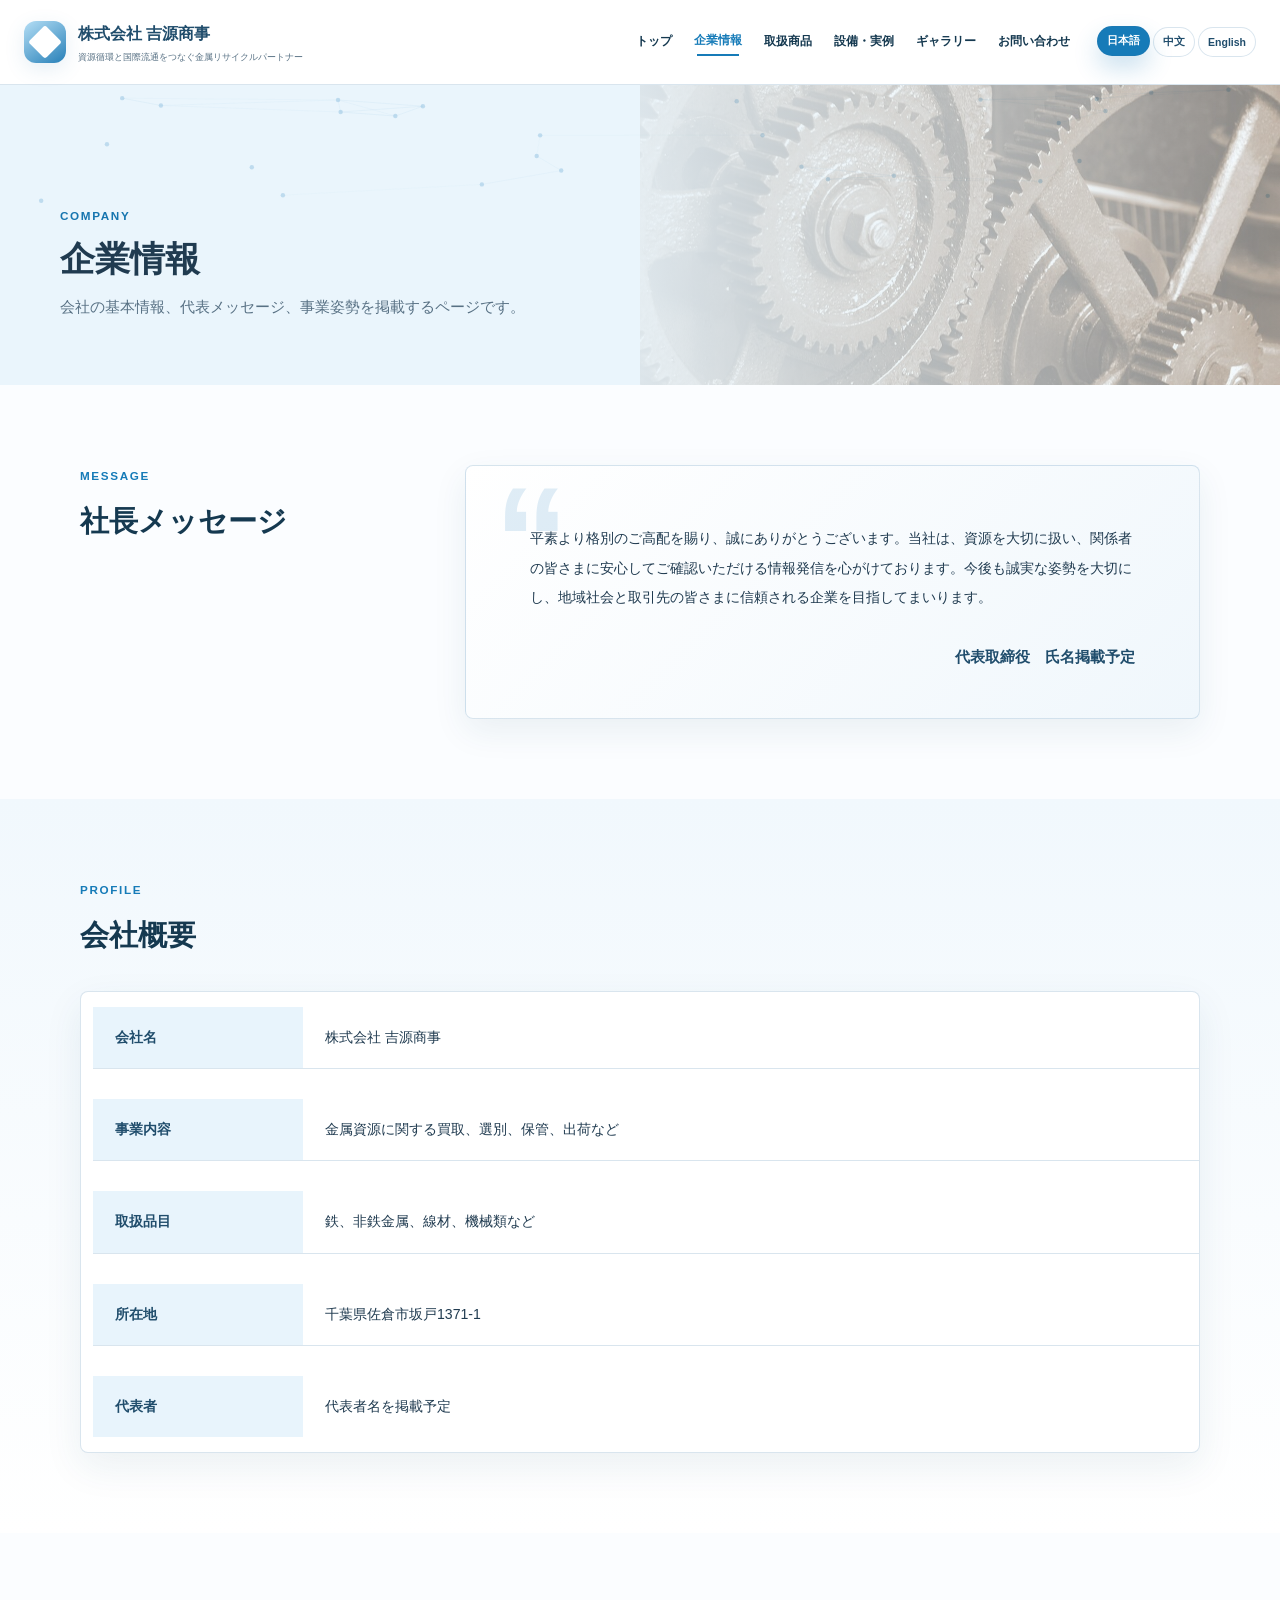
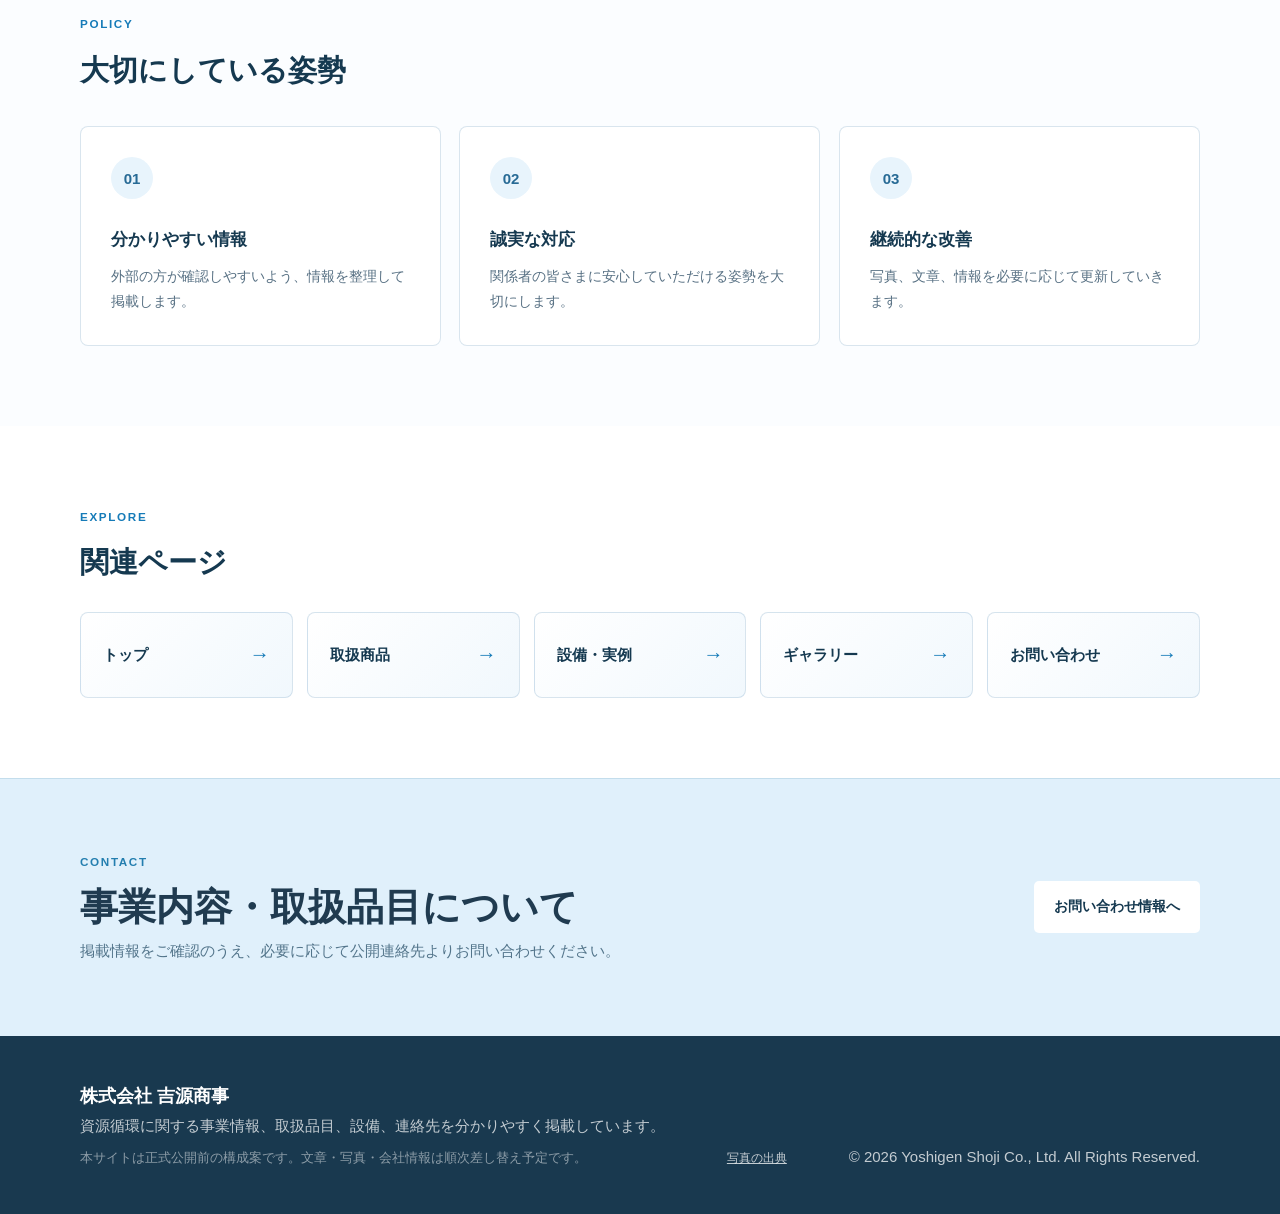
==== company.html @ d1caee8d "yoshigen2 init commit" ====
<!doctype html>
<html lang="ja">
<head>
    <meta charset="utf-8">
    <meta name="viewport" content="width=device-width, initial-scale=1">
    <meta name="description" content="株式会社 吉源商事の公式ホームページ。金属スクラップ買取、選別、保管、輸出に関する企業情報を掲載しています。">
    <title data-title-key="company.metaTitle">企業情報｜株式会社 吉源商事</title>
    <link rel="stylesheet" href="css/style.css?v=10">
</head>
<body data-page="company">
<header class="site-header" data-active-page="company">
    <div class="scroll-progress" aria-hidden="true"></div>
    <div class="header-inner">
        <a class="brand" href="index.html" aria-label="Yoshigen Shoji home">
            <span class="brand-mark"></span>
            <span><strong data-i18n="common.companyName">株式会社 吉源商事</strong><small data-i18n="common.tagline"></small></span>
        </a>
        <button class="menu-toggle" type="button" aria-label="Open navigation" aria-expanded="false"><span></span><span></span><span></span></button>
        <nav class="site-nav" aria-label="Main navigation"><a href="index.html" data-nav="home" data-i18n="common.nav.home">トップ</a>
<a href="company.html" data-nav="company" data-i18n="common.nav.company">企業情報</a>
<a href="products.html" data-nav="products" data-i18n="common.nav.products">取扱商品</a>
<a href="facilities.html" data-nav="facilities" data-i18n="common.nav.facilities">設備・実例</a>
<a href="gallery.html" data-nav="gallery" data-i18n="common.nav.gallery">ギャラリー</a>
<a href="contact.html" data-nav="contact" data-i18n="common.nav.contact">お問い合わせ</a></nav>
        <div class="lang-switch" aria-label="Language switch">
            <button type="button" data-lang="ja">日本語</button>
            <button type="button" data-lang="zh">中文</button>
            <button type="button" data-lang="en">English</button>
        </div>
    </div>
</header>
<main><section class="page-hero">
    <div class="page-hero-bg"></div>
    <canvas class="page-canvas motion-canvas-small" aria-hidden="true"></canvas>
    <div class="container page-hero-inner">
        <p class="section-kicker" data-i18n="company.pageKicker"></p>
        <h1 data-i18n="company.pageTitle"></h1>
        <p data-i18n="company.pageLead"></p>
    </div>
</section>
    <section class="section message-section"><div class="container message-layout">
        <div class="message-heading"><p class="section-kicker">MESSAGE</p><h2 class="section-title" data-i18n="company.messageTitle"></h2></div>
        <article class="message-panel tilt-card">
            <span class="message-quote">“</span>
            <p class="body-text" data-i18n="company.messageText"></p>
            <p class="message-signature" data-i18n="company.messageSignature"></p>
        </article>
    </div></section>
    <section class="section section-soft"><div class="container"><div class="section-heading"><p class="section-kicker">PROFILE</p><h2 class="section-title" data-i18n="company.outlineTitle"></h2></div><div class="info-table" data-render="companyOutline"></div></div></section>
    <section class="section"><div class="container"><div class="section-heading"><p class="section-kicker">POLICY</p><h2 class="section-title" data-i18n="company.philosophyTitle"></h2></div><div class="feature-grid" data-render="companyPhilosophy"></div></div></section>
    <section class="section page-links-section">
    <div class="container">
        <p class="section-kicker">EXPLORE</p>
        <h2 class="section-title compact-title" data-i18n="common.relatedTitle"></h2>
        <div class="page-link-grid"><a class="page-link-card" href="index.html"><span data-i18n="common.nav.home"></span><b>→</b></a>
<a class="page-link-card" href="products.html"><span data-i18n="common.nav.products"></span><b>→</b></a>
<a class="page-link-card" href="facilities.html"><span data-i18n="common.nav.facilities"></span><b>→</b></a>
<a class="page-link-card" href="gallery.html"><span data-i18n="common.nav.gallery"></span><b>→</b></a>
<a class="page-link-card" href="contact.html"><span data-i18n="common.nav.contact"></span><b>→</b></a></div>
    </div>
</section>
</main>
<section class="site-cta">
    <div class="container cta-inner">
        <div><p class="section-kicker">CONTACT</p><h2 data-i18n="common.ctaTitle"></h2><p data-i18n="common.ctaText"></p></div>
        <a class="btn btn-light" href="contact.html" data-i18n="common.ctaButton"></a>
    </div>
</section>
<footer class="site-footer">
    <div class="container footer-grid">
        <div><p class="footer-brand" data-i18n="common.companyName"></p><p data-i18n="common.footerLead"></p><small data-i18n="common.footerNote"></small></div>
        <a class="photo-credits-link" href="photo-credits.html" data-i18n="common.photoCredits">写真の出典</a>
        <p class="copyright" data-i18n="common.copyright"></p>
    </div>
</footer>
<script src="js/i18n.js?v=10"></script>
<script src="js/main.js?v=10"></script>
</body>
</html>
---- css/style.css ----
:root { --green-950: #153950; --green-900: #204d6c; --green-800: #276a95; --green-700: #267bad; --green-600: #167bb8; --green-500: #329bd4; --green-100: #e8f4fc; --lime: #a6dafa; --ink: #203b50; --muted: #587184; --line: rgba(44, 112, 159, .18); --white: #ffffff; --soft: #f1f8fd; --shadow: 0 24px 70px rgba(36, 91, 131, .12); --radius: 8px; }
* { box-sizing: border-box; }
html { font-size: 70%; scroll-behavior: smooth; }
body { margin: 0px; color: var(--ink); font-family: "Noto Sans JP", "Yu Gothic", "Hiragino Kaku Gothic ProN", Arial, sans-serif; background: rgb(251, 254, 252); font-size: 1rem; line-height: 1.8; }
a { color: inherit; text-decoration: none; }
img { max-width: 100%; display: block; }
.container { width: min(1120px, 100% - 64px); margin: 0px auto; }
.site-header { position: sticky; top: 0px; z-index: 50; background: rgba(255, 255, 255, 0.88); backdrop-filter: blur(18px); border-bottom: 1px solid var(--line); }
.scroll-progress { position: absolute; left: 0px; top: 0px; height: 3px; width: 0px; background: linear-gradient(90deg, var(--green-600), var(--lime)); }
.header-inner { width: min(1240px, 100% - 36px); min-height: 72px; margin: 0px auto; display: grid; grid-template-columns: auto 1fr auto; gap: 18px; align-items: center; }
.brand { display: inline-flex; align-items: center; gap: 12px; min-width: 250px; }
.brand strong { display: block; color: var(--green-900); font-size: 1.06rem; letter-spacing: 0px; }
.brand small { display: block; color: var(--muted); font-size: 0.68rem; line-height: 1.38; margin-top: 2px; max-width: 320px; }
.brand-mark { width: 42px; height: 42px; border-radius: 50%; background: conic-gradient(from 30deg, var(--lime), var(--green-500), var(--green-900), var(--lime)); position: relative; box-shadow: rgba(38, 131, 190, 0.25) 0px 12px 30px; }
.brand-mark::after { content: ""; position: absolute; inset: 9px; border-radius: 50%; background: rgb(255, 255, 255); }
.site-nav { justify-self: end; display: flex; align-items: center; gap: 4px; }
.site-nav a { position: relative; padding: 10px 11px; color: var(--green-950); font-weight: 700; font-size: 0.86rem; transition: color 0.25s, transform 0.25s; }
.site-nav a::after { content: ""; position: absolute; left: 12px; right: 12px; bottom: 6px; height: 2px; background: var(--green-600); transform: scaleX(0); transform-origin: left center; transition: transform 0.25s; }
.site-nav a:hover, .site-nav a.active { color: var(--green-600); transform: translateY(-1px); }
.site-nav a:hover::after, .site-nav a.active::after { transform: scaleX(1); }
.lang-switch { display: flex; gap: 6px; }
.lang-switch button { border: 1px solid var(--line); background: rgb(255, 255, 255); color: var(--green-900); border-radius: 999px; padding: 8px 11px; font-weight: 700; cursor: pointer; transition: transform 0.2s, background 0.2s, color 0.2s, box-shadow 0.2s; }
.lang-switch button:hover, .lang-switch button.active { background: var(--green-600); color: rgb(255, 255, 255); transform: translateY(-1px); box-shadow: rgba(38, 131, 190, 0.24) 0px 12px 24px; }
.menu-toggle { display: none; width: 42px; height: 42px; border: 1px solid var(--line); border-radius: 999px; background: rgb(255, 255, 255); cursor: pointer; }
.menu-toggle span { display: block; width: 18px; height: 2px; background: var(--green-900); margin: 4px auto; transition: transform 0.2s, opacity 0.2s; }
.eco-hero { position: relative; overflow: hidden; color: rgb(255, 255, 255); }
.hero-carousel { overflow: hidden; }
.hero-track { display: grid; width: 100%; }
.hero-slide { grid-area: 1 / 1; position: relative; min-width: 0px; min-height: clamp(500px, 72vh, 650px); display: grid; align-items: center; background-size: cover; background-position: center center; background-repeat: no-repeat; opacity: 0; pointer-events: none; transition: opacity 2s ease-in-out; }
.hero-slide.active { opacity: 1; pointer-events: auto; z-index: 1; }
.hero-shade, .motion-canvas { position: absolute; inset: 0px; }
.hero-shade { background: linear-gradient(90deg, rgba(18, 46, 68, 0.96) 0%, rgba(24, 69, 100, 0.82) 46%, rgba(23, 56, 80, 0.3) 100%); }
.motion-canvas { z-index: 2; opacity: 0.5; mix-blend-mode: screen; pointer-events: none; }
.hero-layout { position: relative; z-index: 4; display: grid; grid-template-columns: minmax(0px, 1fr) 300px; gap: 30px; align-items: end; padding: 54px 0px 46px; }
.hero-copy { max-width: 780px; }
.section-kicker { margin: 0px 0px 14px; color: var(--green-600); font-weight: 900; font-size: 0.78rem; letter-spacing: 0.14em; text-transform: uppercase; }
.eco-hero .section-kicker, .page-hero .section-kicker { color: var(--lime); }
h1, h2, h3, p { overflow-wrap: anywhere; }
.hero-copy h1 { margin: 0px; font-size: clamp(1.7rem, 3.1vw, 3.1rem); line-height: 1.1; font-weight: 900; letter-spacing: 0px; max-width: 760px; text-shadow: rgba(0, 0, 0, 0.52) 0px 18px 46px; }
.hero-lead { max-width: 660px; margin: 22px 0px 0px; font-size: clamp(0.9rem, 1.05vw, 1.02rem); color: rgba(255, 255, 255, 0.88); }
.hero-actions { margin-top: 26px; display: flex; flex-wrap: wrap; gap: 14px; }
.hero-quick { margin-top: 22px; display: grid; grid-template-columns: repeat(3, minmax(0px, 1fr)); gap: 12px; max-width: 760px; }
.hero-quick-card { min-height: 88px; border: 1px solid rgba(255, 255, 255, 0.18); border-radius: var(--radius); background: rgba(255, 255, 255, 0.1); backdrop-filter: blur(14px); padding: 15px 16px; transition: transform 0.2s, background 0.2s; }
.hero-quick-card:hover { transform: translateY(-3px); background: rgba(255, 255, 255, 0.18); }
.hero-quick-card strong { display: block; color: rgb(255, 255, 255); font-size: 0.95rem; line-height: 1.35; }
.hero-quick-card span { display: block; margin-top: 4px; color: rgba(255, 255, 255, 0.72); font-size: 0.78rem; line-height: 1.45; }
.btn { display: inline-flex; align-items: center; justify-content: center; min-height: 46px; padding: 12px 19px; border-radius: 999px; font-weight: 900; font-size: 0.94rem; border: 1px solid transparent; transition: transform 0.22s, box-shadow 0.22s, background 0.22s, color 0.22s; }
.btn:hover { transform: translateY(-3px); }
.btn-primary { background: linear-gradient(135deg, var(--green-500), var(--lime)); color: var(--green-950); box-shadow: rgba(33, 191, 122, 0.3) 0px 20px 42px; }
.btn-outline { color: rgb(255, 255, 255); border-color: rgba(255, 255, 255, 0.45); background: rgba(255, 255, 255, 0.1); }
.btn-outline:hover { background: rgba(255, 255, 255, 0.22); }
.btn-light { color: var(--green-950); background: rgb(255, 255, 255); }
.section { padding: 72px 0px; position: relative; }
.section-soft { background: linear-gradient(180deg, var(--soft), #fff); }
.section-heading { margin-bottom: 34px; max-width: 680px; }
.section-title { margin: 0px; font-size: clamp(1.3rem, 2.24vw, 2.1rem); line-height: 1.24; color: var(--green-950); font-weight: 900; }
.body-text { color: var(--muted); font-size: 0.96rem; margin: 0px; }
.split-grid { display: grid; grid-template-columns: 0.78fr 1fr; gap: 56px; align-items: center; }
.orbital-card { min-height: 300px; border-radius: var(--radius); background: radial-gradient(circle at 50% 45%, rgba(142,199,237,.3), transparent 32%), linear-gradient(135deg, var(--green-950), var(--green-800)); box-shadow: var(--shadow); position: relative; overflow: hidden; display: grid; place-items: center; }
.feature-grid { display: grid; grid-template-columns: repeat(3, minmax(0px, 1fr)); gap: 18px; }
.feature-card, .product-card, .gallery-card, .info-panel, .message-panel { border: 1px solid var(--line); border-radius: var(--radius); background: rgba(255, 255, 255, 0.86); box-shadow: rgba(30, 73, 107, 0.08) 0px 12px 34px; transition: transform 0.24s, box-shadow 0.24s, border-color 0.24s; overflow: hidden; }
.feature-card:hover, .product-card:hover, .gallery-card:hover, .info-panel:hover, .message-panel:hover { transform: translateY(-6px); box-shadow: var(--shadow); border-color: rgba(38, 131, 190, 0.35); }
.feature-card { padding: 30px; min-height: 220px; display: flex; flex-direction: column; justify-content: space-between; }
.feature-index { width: 42px; height: 42px; border-radius: 50%; display: grid; place-items: center; background: var(--green-100); color: var(--green-800); font-weight: 900; }
.feature-card h3, .product-card h3, .gallery-card h3 { margin: 18px 0px 10px; color: var(--green-950); font-size: 1.12rem; }
.feature-card p, .product-card p, .gallery-card p, .case-card p { font-size: 0.92rem; }
.feature-card p, .product-card p, .gallery-card p, .case-card p { color: var(--muted); margin: 0px; }
.feature-card .card-link { margin-top: 24px; color: var(--green-700, #0f7558); font-weight: 900; }
.message-layout { display: grid; grid-template-columns: 0.42fr 1fr; gap: 76px; align-items: start; }
.message-heading { max-width: 360px; }
.message-panel { position: relative; padding: 58px 64px 48px; background: linear-gradient(135deg, rgb(255, 255, 255), rgb(247, 252, 249)); }
.message-quote { position: absolute; left: 28px; top: 14px; color: rgba(38, 131, 190, 0.14); font-size: 10rem; line-height: 0.8; font-weight: 900; }
.message-panel .body-text { position: relative; color: var(--ink); line-height: 2.05; max-width: 760px; }
.message-signature { position: relative; margin: 30px 0px 0px; color: var(--green-900); font-weight: 900; text-align: right; }
.flow-line { display: grid; grid-template-columns: repeat(4, minmax(0px, 1fr)); gap: 14px; counter-reset: flow 0; }
.flow-card { position: relative; padding: 30px 24px; min-height: 220px; border-radius: var(--radius); background: var(--green-950); color: rgb(255, 255, 255); overflow: hidden; }
.flow-card::before { content: ""; position: absolute; inset: auto -40px -70px auto; width: 150px; height: 150px; border-radius: 50%; background: rgba(142, 199, 237, 0.18); }
.flow-step { color: var(--lime); font-weight: 900; font-size: 1.5rem; }
.flow-card h3 { margin: 36px 0px 8px; }
.flow-card p { margin: 0px; color: rgba(255, 255, 255, 0.74); }
.page-hero { position: relative; min-height: 300px; overflow: hidden; color: rgb(255, 255, 255); display: grid; align-items: end; background: var(--green-950); }
.page-hero-bg { position: absolute; inset: 0px; background-size: cover; background-position: center center; background-repeat: no-repeat; opacity: 0.32; filter: saturate(1.1); }
.page-canvas { position: absolute; left: 0px; right: 0px; top: 0px; width: 100%; height: 120px; z-index: 1; opacity: 0.42; mix-blend-mode: screen; pointer-events: none; }
.page-hero::after { content: ""; position: absolute; inset: 0px; background: linear-gradient(90deg, rgba(23, 57, 84, 0.92), rgba(23, 57, 84, 0.58)); }
.page-hero-inner { position: relative; z-index: 2; padding: 88px 0px 50px; max-width: 880px; margin-left: max(20px, -580px + 50vw); }
.page-hero h1 { margin: 0px; font-size: clamp(1.5rem, 2.7vw, 2.55rem); line-height: 1.12; font-weight: 900; }
.page-hero p:last-child { max-width: 700px; color: rgba(255, 255, 255, 0.82); font-size: 0.98rem; }
.info-table { display: grid; border: 1px solid var(--line); padding-left: 12px; border-radius: var(--radius); overflow: hidden; background: rgb(255, 255, 255); box-shadow: rgba(30, 73, 107, 0.08) 0px 14px 38px; }
.info-row { display: grid; grid-template-columns: 210px 1fr; border-bottom: 1px solid var(--line); }
.info-row:last-child { border-bottom: 0px; }
.info-row dt, .info-row dd { margin: 0px; padding: 18px 22px; font-size: 0.94rem; }
.info-row dt { color: var(--green-900); font-weight: 900; background: var(--green-100); }
.info-row dd { color: var(--ink); }
.product-grid { display: grid; grid-template-columns: repeat(3, minmax(0px, 1fr)); gap: 20px; }
.product-visual, .gallery-visual { height: 190px; background-size: cover; background-position: center center; position: relative; overflow: hidden; }
.product-visual::after, .gallery-visual::after { content: ""; position: absolute; inset: 0px; background: linear-gradient(transparent, rgba(23, 57, 84, 0.72)); }
.product-card-content, .gallery-card-content { padding: 26px; }
.category-pill { display: inline-flex; align-items: center; border-radius: 999px; padding: 5px 10px; color: var(--green-950); background: var(--green-100); font-weight: 900; font-size: 0.78rem; }
.case-stack { display: grid; gap: 18px; }
.case-card { display: grid; grid-template-columns: 160px 1fr; gap: 22px; align-items: center; min-height: 180px; padding: 30px; border-radius: var(--radius); background-image: linear-gradient(90deg, rgba(18,46,68,.86), rgba(24,69,100,.62)), var(--case-bg); background-size: cover; background-position: center center; border: 1px solid rgba(255, 255, 255, 0.18); box-shadow: rgba(30, 73, 107, 0.14) 0px 18px 46px; color: rgb(255, 255, 255); }
.case-card { cursor: pointer; position: relative; }
.case-card::after { content: "Details"; position: absolute; right: 24px; top: 24px; padding: 6px 10px; border-radius: 999px; background: rgba(255, 255, 255, 0.14); color: rgba(255, 255, 255, 0.82); font-weight: 900; font-size: 0.72rem; letter-spacing: 0.08em; }
.case-card:hover::after { background: rgba(142, 199, 237, 0.26); color: rgb(255, 255, 255); }
.case-stat { height: 112px; border-radius: var(--radius); display: grid; place-items: center; background: rgba(255, 255, 255, 0.16); color: var(--lime); font-weight: 900; font-size: 1.25rem; backdrop-filter: blur(10px); border: 1px solid rgba(255, 255, 255, 0.18); }
.case-card h3 { margin: 0px 0px 8px; font-size: 1.2rem; color: rgb(255, 255, 255); }
.case-card p { color: rgba(255, 255, 255, 0.82); }
.facility-detail-list { display: grid; gap: 26px; }
.facility-detail { scroll-margin-top: 100px; display: grid; grid-template-columns: minmax(260px, 0.9fr) 1.1fr; gap: 30px; align-items: stretch; padding: 24px; border-radius: var(--radius); border: 1px solid var(--line); background: rgba(255, 255, 255, 0.9); box-shadow: rgba(30, 73, 107, 0.08) 0px 16px 42px; }
.facility-detail-visual { min-height: 260px; border-radius: var(--radius); background-size: cover; background-position: center center; position: relative; overflow: hidden; }
.facility-detail-visual::after { content: ""; position: absolute; inset: 0px; background: linear-gradient(rgba(18, 46, 68, 0.08), rgba(18, 46, 68, 0.52)); }
.facility-detail-body { padding: 8px 6px; display: flex; flex-direction: column; justify-content: center; }
.facility-detail-body .section-kicker { margin-bottom: 10px; }
.facility-detail-body h3 { margin: 0px 0px 14px; color: var(--green-950); font-size: 1.35rem; }
.facility-detail-body p { margin: 0px; color: var(--muted); line-height: 1.9; }
.detail-list { display: grid; gap: 9px; margin: 22px 0px 0px; padding: 0px; list-style: none; }
.detail-list li { position: relative; padding-left: 20px; color: var(--ink); }
.detail-list li::before { content: ""; position: absolute; left: 0px; top: 0.75em; width: 7px; height: 7px; border-radius: 50%; background: var(--green-600); }
.page-links-section { background: rgb(255, 255, 255); padding-top: 56px; }
.compact-title { max-width: 420px; }
.page-link-grid { display: grid; grid-template-columns: repeat(5, minmax(0px, 1fr)); gap: 14px; margin-top: 28px; }
.page-link-card { min-height: 86px; display: flex; align-items: center; justify-content: space-between; gap: 14px; padding: 20px 22px; border-radius: var(--radius); border: 1px solid var(--line); background: linear-gradient(135deg, #fff, var(--soft)); color: var(--green-950); font-weight: 900; transition: transform 0.22s, box-shadow 0.22s, border-color 0.22s; }
.page-link-card:hover { transform: translateY(-4px); box-shadow: var(--shadow); border-color: rgba(38, 131, 190, 0.34); }
.page-link-card b { color: var(--green-600); font-size: 1.35rem; }
.gallery-grid { display: grid; grid-template-columns: repeat(2, minmax(0px, 1fr)); gap: 20px; }
.gallery-card { background: rgb(255, 255, 255); }
.contact-grid { display: grid; grid-template-columns: 1fr 1fr; gap: 22px; align-items: start; }
.info-panel { padding: 28px; }
.important-panel { background: linear-gradient(135deg, rgb(255, 255, 255), rgb(240, 251, 244)); }
.compact { margin-top: 20px; box-shadow: none; }
.compact .info-row { grid-template-columns: 150px 1fr; }
.contact-map-section { padding-top: 0px; }
.map-panel { padding: 28px; border: 1px solid var(--line); background: linear-gradient(135deg, rgb(255, 255, 255), rgb(246, 252, 248)); box-shadow: rgba(30, 73, 107, 0.09) 0px 18px 48px; }
.map-panel-head { display: grid; grid-template-columns: minmax(0px, 1fr) auto; gap: 28px; align-items: end; }
.map-panel-head .body-text { max-width: 620px; margin-bottom: 0px; }
.map-address { margin: 0px 0px 8px; padding: 10px 14px; border-radius: 999px; background: var(--green-100); color: var(--green-900); font-weight: 900; white-space: nowrap; }
.map-frame { margin-top: 24px; aspect-ratio: 16 / 7; min-height: 280px; border-radius: var(--radius); overflow: hidden; border: 1px solid rgba(36, 98, 140, 0.16); background: rgb(227, 240, 249); }
.map-frame iframe { width: 100%; height: 100%; border: 0px; display: block; filter: saturate(0.96) contrast(1.02); }
.site-cta { padding: 72px 0px; background: linear-gradient(135deg, var(--green-900), var(--green-600)); color: rgb(255, 255, 255); overflow: hidden; }
.cta-inner { display: flex; align-items: center; justify-content: space-between; gap: 28px; }
.cta-inner h2 { margin: 0px 0px 8px; font-size: clamp(1.8rem, 4vw, 3rem); line-height: 1.15; }
.cta-inner p { margin: 0px; color: rgba(255, 255, 255, 0.82); max-width: 680px; }
.site-footer { padding: 44px 0px; background: rgb(3, 29, 23); color: rgba(255, 255, 255, 0.74); }
.footer-grid { display: flex; justify-content: space-between; gap: 30px; align-items: end; }
.footer-brand { margin: 0px 0px 8px; color: rgb(255, 255, 255); font-weight: 900; font-size: 1.2rem; }
.site-footer p { margin: 0px; }
.site-footer small { display: block; margin-top: 8px; color: rgba(255, 255, 255, 0.5); }
.tilt-card { transform-style: preserve-3d; will-change: transform; }
@media (max-width: 1120px) {
    .header-inner { grid-template-columns: auto auto; min-height: 68px; }
    .menu-toggle { display: block; justify-self: end; }
    .site-nav, .lang-switch { grid-column: 1 / -1; display: none; justify-self: stretch; }
    .site-nav.is-open, .lang-switch.is-open { display: flex; }
    .site-nav { flex-direction: column; align-items: stretch; gap: 0px; padding-top: 4px; }
    .site-nav a { padding: 12px 0px; border-top: 1px solid var(--line); }
    .site-nav a::after { left: 0px; right: auto; width: 42px; }
    .lang-switch { justify-content: flex-start; padding-bottom: 14px; }
    .eco-hero { min-height: auto; background: radial-gradient(circle at 78% 88%, rgba(142,199,237,.14), transparent 34%), var(--green-950); }
    .hero-slide { background-size: auto 80%; background-position: right bottom; }
    .hero-shade { background: linear-gradient(90deg, rgba(18, 46, 68, 0.97) 0%, rgba(24, 69, 100, 0.82) 56%, rgba(23, 56, 80, 0.42) 100%); }
    .hero-layout { grid-template-columns: 1fr; align-items: center; padding: 62px 0px 56px; gap: 24px; }
    .hero-copy h1 { font-size: clamp(1.45rem, 3.6vw, 2.4rem); max-width: 680px; }
    .hero-lead { max-width: 620px; font-size: 0.92rem; }
    .split-grid, .contact-grid, .message-layout { grid-template-columns: 1fr; }
    .message-layout { gap: 30px; }
    .feature-grid, .product-grid { grid-template-columns: repeat(2, minmax(0px, 1fr)); }
    .flow-line { grid-template-columns: repeat(2, minmax(0px, 1fr)); }
    .page-link-grid { grid-template-columns: repeat(3, minmax(0px, 1fr)); }
    .page-hero { min-height: 260px; background: var(--green-950); }
    .page-hero-bg { background-size: auto 80%; background-position: right bottom; opacity: 0.24; }
    .page-hero-inner { padding: 78px 0px 46px; }
}
@media (max-width: 820px) {
    .container { width: min(100% - 48px, 1120px); }
    .brand { min-width: 0px; }
    .brand strong { font-size: 0.98rem; }
    .brand small { max-width: 260px; }
    .hero-slide { background-size: auto 68%; background-position: 86% bottom; }
    .hero-shade { background: linear-gradient(rgba(18, 46, 68, 0.92) 0%, rgba(24, 69, 100, 0.84) 54%, rgba(23, 56, 80, 0.58) 100%); }
    .hero-copy h1 { font-size: clamp(1.35rem, 3.8vw, 2rem); line-height: 1.2; }
    .hero-lead { margin-top: 20px; font-size: 0.9rem; max-width: 600px; }
    .hero-actions { margin-top: 24px; gap: 14px; }
    .hero-quick { grid-template-columns: 1fr; }
    .hero-quick-card { min-height: 0px; padding: 18px 20px; }
    .section { padding: 56px 0px; }
    .section-heading { margin-bottom: 24px; }
    .gallery-grid { grid-template-columns: 1fr; }
    .page-link-grid { grid-template-columns: repeat(2, minmax(0px, 1fr)); }
    .message-panel { padding: 44px 42px 38px; }
    .facility-detail { grid-template-columns: 1fr; }
    .product-visual, .gallery-visual { height: 160px; }
    .map-panel-head { grid-template-columns: 1fr; align-items: start; gap: 14px; }
    .map-address { justify-self: start; white-space: normal; }
    .map-frame { aspect-ratio: 4 / 3; min-height: 240px; }
}
@media (max-width: 560px) {
    .container { width: min(100% - 48px, 1120px); }
    .header-inner { width: min(100% - 24px, 1240px); min-height: 64px; gap: 10px; }
    .brand-mark { width: 36px; height: 36px; }
    .brand-mark::after { inset: 8px; }
    .brand small { display: none; }
    .eco-hero { min-height: auto; }
    .hero-slide { min-height: 0px; background-size: auto 54%; background-position: 78% bottom; }
    .hero-shade { background: linear-gradient(rgba(18, 46, 68, 0.96) 0%, rgba(24, 69, 100, 0.88) 55%, rgba(23, 56, 80, 0.66) 100%); }
    .hero-layout { padding: 46px 0px 50px; }
    .hero-copy h1 { font-size: clamp(1.22rem, 5.8vw, 1.65rem); line-height: 1.25; }
    .hero-lead { font-size: 0.84rem; line-height: 1.9; margin-top: 20px; }
    .hero-actions { display: grid; grid-template-columns: 1fr; margin-top: 24px; gap: 12px; }
    .btn { min-height: 43px; padding: 11px 16px; font-size: 0.88rem; }
    .hero-quick { margin-top: 22px; gap: 10px; }
    .hero-quick-card { padding: 16px 17px; }
    .hero-quick-card span { display: -webkit-box; -webkit-line-clamp: 2; -webkit-box-orient: vertical; overflow: hidden; }
    .feature-grid, .product-grid, .flow-line { grid-template-columns: 1fr; }
    .page-link-grid { grid-template-columns: 1fr; }
    .case-card { grid-template-columns: 1fr; padding: 20px; }
    .case-card::after { right: 16px; top: 16px; }
    .facility-detail { padding: 18px; gap: 18px; }
    .facility-detail-visual { min-height: 190px; }
    .case-stat { height: 86px; }
    .info-row, .compact .info-row { grid-template-columns: 1fr; }
    .info-row dt, .info-row dd { padding: 14px 17px; }
    .page-hero { min-height: 230px; }
    .page-hero-bg { background-size: auto 62%; background-position: right bottom; opacity: 0.2; }
    .page-hero-inner { padding: 70px 0px 42px; }
    .page-hero h1 { font-size: clamp(1.24rem, 6vw, 1.72rem); }
    .site-cta { padding: 48px 0px; }
    .message-panel { padding: 38px 28px 32px; }
    .message-quote { left: 18px; top: 10px; font-size: 7rem; }
    .map-panel { padding: 20px; }
    .map-frame { min-height: 220px; margin-top: 18px; }
    .cta-inner, .footer-grid { display: grid; }
}
@media (prefers-reduced-motion: reduce) {
    *, ::before, ::after { animation-duration: 0.01ms !important; animation-iteration-count: 1 !important; scroll-behavior: auto !important; transition-duration: 0.01ms !important; }
}
html { font-size: 93.75%; }
body { background: rgb(251, 253, 255); }
.content-load-error { margin-block: 24px; padding: 20px; border: 1px solid rgb(146, 189, 217); background: rgb(237, 247, 254); }
.header-inner { width: min(1400px, 100% - 48px); min-height: 84px; }
.brand { min-width: 210px; }
.brand-mark { border-radius: 12px; background: linear-gradient(145deg, rgb(180, 222, 245), rgb(39, 128, 184)); box-shadow: rgba(53, 127, 173, 0.125) 0px 6px 20px; }
.brand-mark::after { border-radius: 3px; transform: rotate(45deg); }
.brand small { font-size: 0.62rem; }
.site-nav a { font-size: 0.8rem; padding-inline: 9px; }
.lang-switch { gap: 3px; }
.lang-switch button { font-size: 0.7rem; padding: 7px 9px; }
.eco-hero { background: rgb(231, 243, 251); color: var(--ink); }
.hero-slide { min-height: 610px; background-size: auto 100%; background-position: right center; }
.hero-shade { background: linear-gradient(90deg, rgb(237, 247, 254) 0%, rgba(237, 247, 254, 0.98) 34%, rgba(237, 247, 254, 0.667) 53%, rgba(237, 247, 254, 0) 72%); }
.hero-layout { grid-template-columns: minmax(0px, 1.3fr) minmax(220px, 0.7fr); align-items: center; padding: 80px 0px; gap: 70px; }
.hero-copy h1 { font-size: clamp(2.4rem, 3.7vw, 3.5rem); line-height: 1.4; letter-spacing: 0.02em; text-shadow: none; max-width: 650px; text-wrap: balance; }
.hero-lead { color: var(--muted); max-width: 520px; font-size: 1rem; line-height: 2; }
.eco-hero .section-kicker, .page-hero .section-kicker { color: rgb(22, 117, 175); }
.btn { border-radius: 5px; }
.btn-primary { color: rgb(255, 255, 255); background: rgb(25, 127, 185); box-shadow: rgba(37, 129, 182, 0.15) 0px 10px 25px; }
.btn-outline { background: rgba(255, 255, 255, 0.5); color: var(--green-900); border-color: rgb(146, 189, 217); }
.btn-outline:hover { background: rgb(255, 255, 255); }
.hero-quick { gap: 0px; margin-top: 36px; border-top: 1px solid rgb(170, 205, 227); }
.hero-quick-card { border: 0px; border-radius: 0px; background: none; padding: 16px 10px 0px 0px; min-height: 0px; backdrop-filter: none; }
.hero-quick-card strong { color: var(--green-900); font-size: 0.82rem; }
.hero-quick-card span { color: var(--muted); font-size: 0.73rem; }
.engineering-label { place-self: end; padding: 18px 24px; border-left: 2px solid rgb(85, 156, 202); background: rgba(245, 251, 255, 0.79); }
.engineering-label span { display: block; font-family: Consolas, monospace; font-size: 0.65rem; letter-spacing: 0.13em; color: rgb(86, 135, 165); }
.engineering-label strong { display: block; font-size: 1.3rem; font-weight: 500; padding: 6px 0px; }
.motion-canvas { mix-blend-mode: multiply; opacity: 0.22; }
.section { padding: 80px 0px; }
.section-title { line-height: 1.5; font-weight: 700; }
.catalog-heading { display: flex; align-items: end; justify-content: space-between; gap: 24px; margin-bottom: 34px; }
.text-link { color: rgb(25, 123, 179); border-bottom: 1px solid rgb(142, 196, 228); padding-bottom: 6px; white-space: nowrap; }
.product-grid { gap: 26px; }
.product-card { box-shadow: none; border-color: rgb(215, 230, 241); border-radius: 6px; }
.product-card:hover { transform: translateY(-4px); border-color: rgb(128, 185, 223); }
.product-visual { height: auto; aspect-ratio: 420 / 285; background: rgb(237, 246, 252); border-bottom: 1px solid rgb(215, 230, 241); }
.product-visual img { width: 100%; height: 100%; object-fit: cover; }
.photo-note { margin: 24px 0px 0px; font-size: 0.8rem; color: var(--muted); }
.photo-credits-link { font-size: 0.8rem; text-decoration: underline; white-space: nowrap; }
.photo-credit-list { display: grid; gap: 24px; margin-top: 36px; }
.photo-credit-card { display: grid; grid-template-columns: 240px minmax(0px, 1fr); gap: 24px; padding: 24px; border: 1px solid var(--line); background: rgb(255, 255, 255); }
.photo-credit-card img { width: 240px; height: 160px; object-fit: cover; }
.photo-credit-card h2 { margin: 0px 0px 8px; font-size: 1.2rem; }
.photo-credit-card p { margin: 6px 0px; font-size: 0.85rem; }
.photo-credit-card a { color: var(--green-600); text-decoration: underline; }
.product-visual::after { display: none; }
.product-number { position: absolute; right: 16px; top: 12px; color: rgb(32, 77, 108); background: rgba(255, 255, 255, 0.92); padding: 2px 8px; border-radius: 3px; font-family: Consolas, monospace; font-size: 0.8rem; }
.product-card-content { padding: 24px; }
.product-card h3 { margin: 12px 0px 10px; font-size: 1.25rem; }
.product-card p { font-size: 0.87rem; }
.product-card-content > p { min-height: 4.8em; }
.category-pill { background: none; padding: 0px; text-transform: uppercase; letter-spacing: 0.13em; color: rgb(36, 126, 175); font-size: 0.65rem; }
.product-examples { margin-top: 20px; padding-top: 16px; border-top: 1px solid rgb(224, 235, 243); min-height: 80px; }
.product-examples small { color: rgb(82, 120, 148); font-size: 0.7rem; }
.product-examples p { margin-top: 5px; font-size: 0.79rem; }
.product-enquiry { display: flex; justify-content: space-between; padding-top: 18px; color: rgb(33, 111, 158); font-size: 0.8rem; font-weight: 700; }
.product-enquiry:hover { text-decoration: underline; }
.product-filters { display: flex; flex-wrap: wrap; gap: 10px; margin-bottom: 34px; }
.product-filters button { font-style: inherit; font-variant: inherit; font-weight: inherit; font-stretch: inherit; line-height: inherit; font-family: inherit; font-optical-sizing: inherit; font-size-adjust: inherit; font-kerning: inherit; font-feature-settings: inherit; font-variation-settings: inherit; font-language-override: inherit; font-size: 0.88rem; padding: 10px 23px; border-radius: 4px; border: 1px solid rgb(186, 214, 233); color: rgb(53, 102, 129); background: rgb(255, 255, 255); cursor: pointer; }
.product-filters button[aria-pressed="true"] { background: rgb(36, 127, 179); border-color: rgb(36, 127, 179); color: rgb(255, 255, 255); }
[hidden] { display: none !important; }
a:focus-visible, button:focus-visible { outline: rgb(37, 136, 196) solid 3px; outline-offset: 4px; }
.split-section { background: rgb(237, 246, 252); }
.orbital-card { background: rgb(231, 243, 251); box-shadow: none; border: 1px solid rgb(194, 220, 237); }
.orbital-card img { width: 100%; height: 340px; object-fit: cover; }
.split-grid .body-text { margin-top: 22px; line-height: 2.1; }
.feature-card { box-shadow: none; }
.flow-card { background: rgb(234, 244, 252); border: 1px solid rgb(198, 222, 239); color: var(--ink); }
.flow-step { color: rgb(40, 134, 188); }
.flow-card p { color: var(--muted); }
.flow-card::before { background: rgba(201, 229, 247, 0.5); }
.page-hero { background: rgb(234, 245, 252); color: var(--ink); }
.page-hero-bg { opacity: 0.65; background-size: auto 160%; background-position: right center; }
.page-hero::after { background: linear-gradient(90deg, rgb(234, 245, 252), rgba(234, 245, 252, 0.95) 45%, rgba(234, 245, 252, 0.2)); }
.page-hero p:last-child { color: var(--muted); }
.page-canvas { mix-blend-mode: multiply; }
.message-panel, .important-panel, .map-panel { background: linear-gradient(135deg, rgb(255, 255, 255), rgb(240, 247, 252)); }
.site-cta { background: rgb(224, 240, 251); color: var(--ink); border-top: 1px solid rgb(195, 221, 236); }
.cta-inner h2 { font-size: clamp(1.6rem, 3vw, 2.5rem); }
.cta-inner p { color: rgb(82, 116, 138); }
.cta-inner .section-kicker { color: rgb(35, 126, 175); margin-bottom: 14px; }
.site-footer { background: rgb(25, 57, 79); }
@media (max-width: 1120px) {
    .header-inner { min-height: 74px; }
    .hero-layout { grid-template-columns: 1fr; gap: 32px; }
    .hero-copy { max-width: 660px; }
    .engineering-label { display: none; }
    .hero-shade { background: linear-gradient(90deg, rgba(237, 247, 254, 0.98), rgba(237, 247, 254, 0.92) 45%, rgba(237, 247, 254, 0.467)); }
    .hero-slide { background-size: auto 100%; }
    .page-hero { background: rgb(234, 245, 252); }
}
@media (max-width: 560px) {
    .photo-credit-card { grid-template-columns: 1fr; padding: 18px; }
    .photo-credit-card img { width: 100%; height: 200px; }
    html { font-size: 87.5%; }
    .header-inner { width: calc(100% - 32px); }
    .container { width: calc(100% - 40px); }
    .hero-layout { padding: 52px 0px; }
    .hero-copy h1 { font-size: 2.3rem; line-height: 1.4; }
    .hero-lead { font-size: 0.95rem; }
    .hero-quick { grid-template-columns: 1fr; gap: 12px; margin-top: 28px; }
    .hero-quick-card { padding-top: 12px; }
    .hero-quick-card span { font-size: 0.8rem; }
    .hero-slide { background-position: 62% center; }
    .hero-shade { background: rgba(237, 247, 254, 0.9); }
    .section { padding: 52px 0px; }
    .catalog-heading { align-items: start; flex-direction: column; gap: 14px; }
    .product-card-content > p { min-height: 0px; }
    .product-filters button { padding: 9px 14px; }
    .page-hero-inner { margin-left: 20px; }
    .page-hero h1 { font-size: 1.8rem; }
}
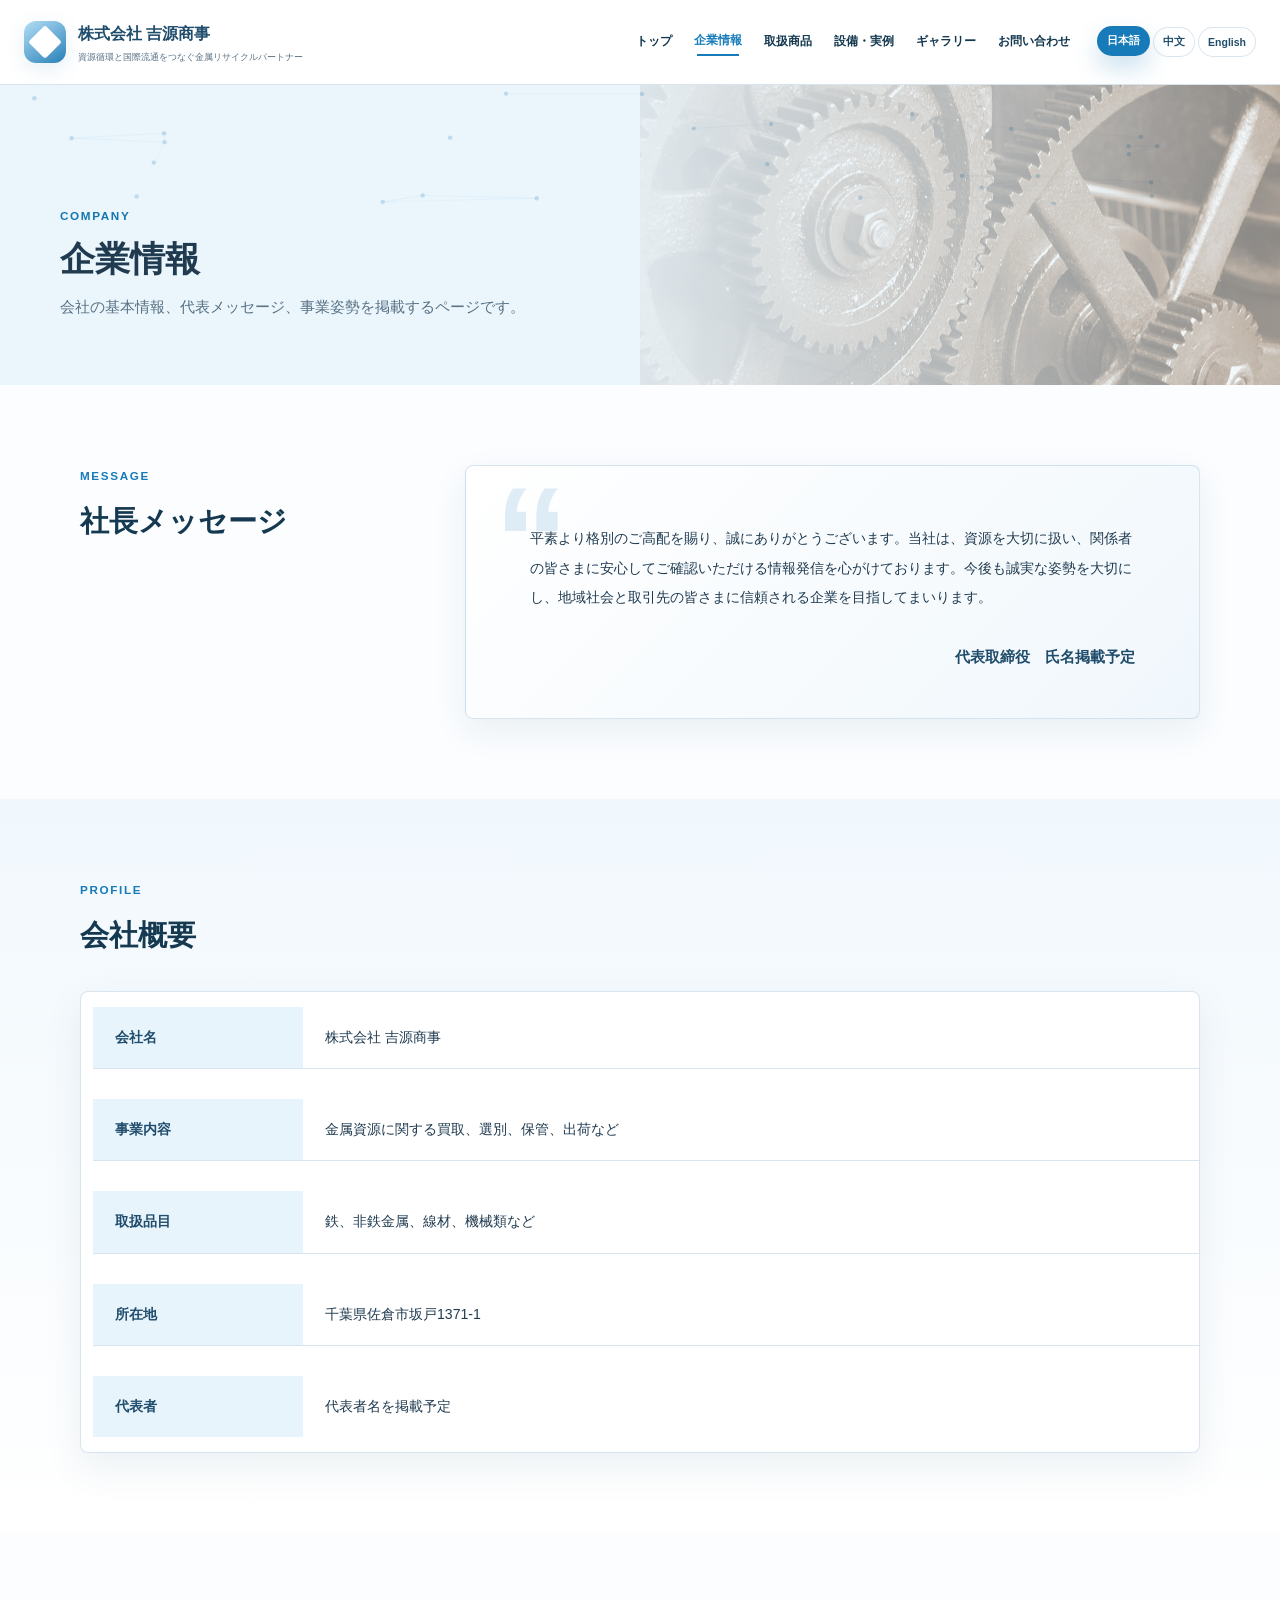
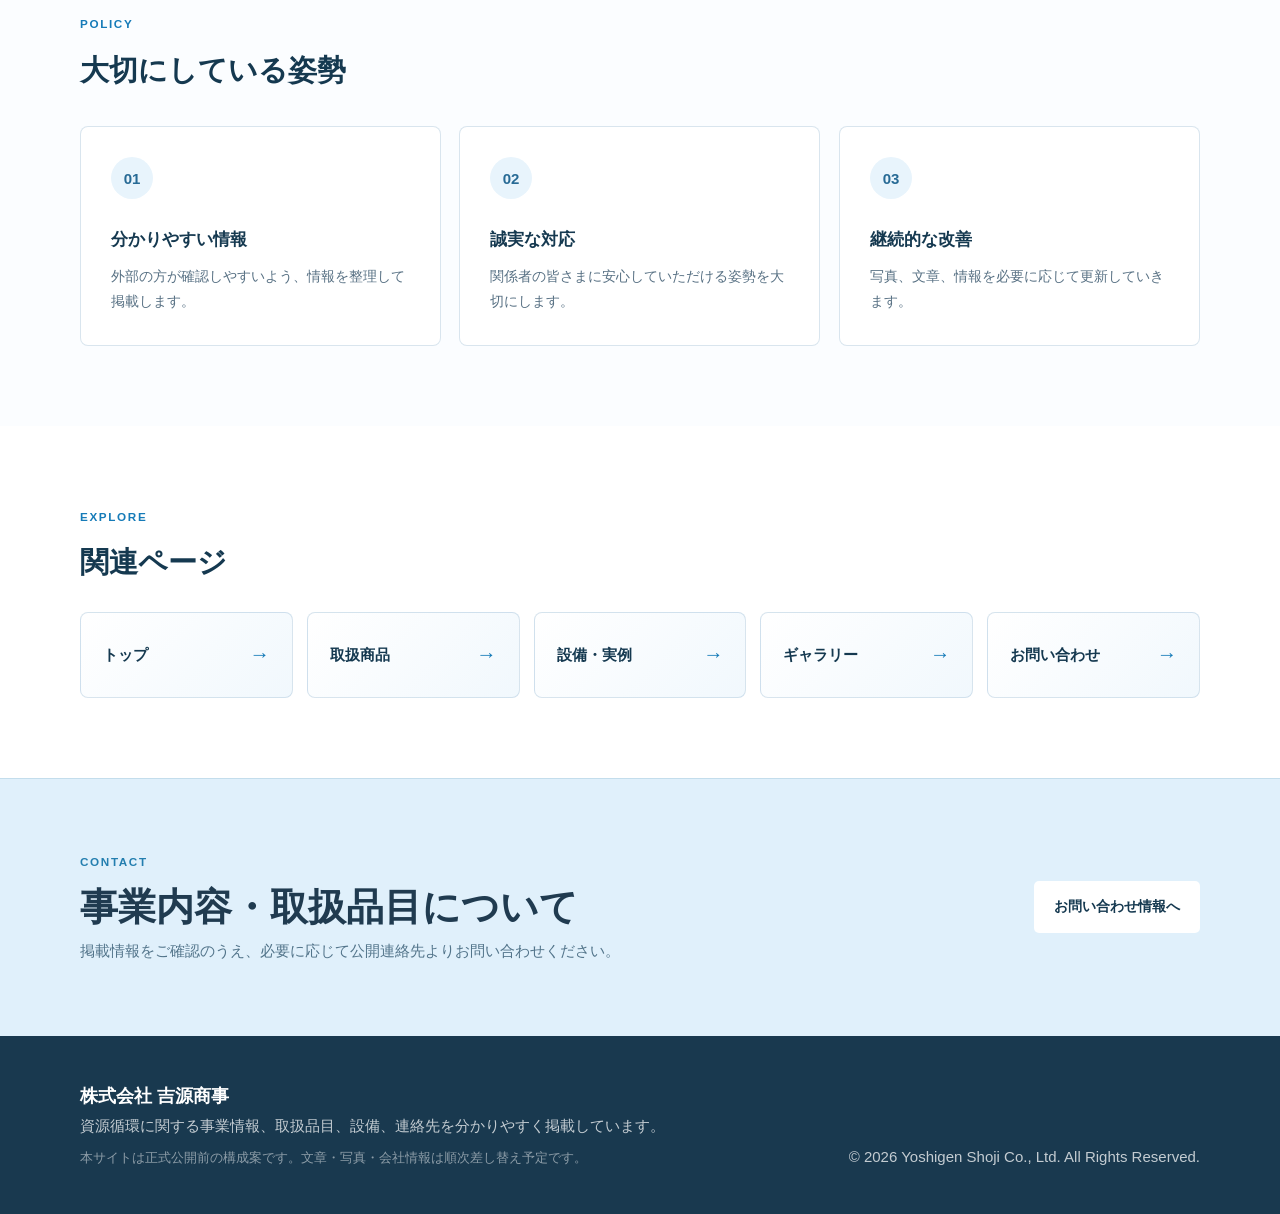
==== commit 8e85a8c3: "調整」１" ====
--- a/company.html
+++ b/company.html
@@ -5,7 +5,7 @@
     <meta name="viewport" content="width=device-width, initial-scale=1">
     <meta name="description" content="株式会社 吉源商事の公式ホームページ。金属スクラップ買取、選別、保管、輸出に関する企業情報を掲載しています。">
     <title data-title-key="company.metaTitle">企業情報｜株式会社 吉源商事</title>
-    <link rel="stylesheet" href="css/style.css?v=10">
+    <link rel="stylesheet" href="css/style.css?v=11">
 </head>
 <body data-page="company">
 <header class="site-header" data-active-page="company">
@@ -68,8 +68,8 @@
 </section>
 <footer class="site-footer">
     <div class="container footer-grid">
-        <div><p class="footer-brand" data-i18n="common.companyName"></p><p data-i18n="common.footerLead"></p><small data-i18n="common.footerNote"></small></div>
-        <a class="photo-credits-link" href="photo-credits.html" data-i18n="common.photoCredits">写真の出典</a>
+        <div><p class="footer-brand" data-i18n="common.companyName"></p>
+            <p data-i18n="common.footerLead"></p><small data-i18n="common.footerNote"></small></div>
         <p class="copyright" data-i18n="common.copyright"></p>
     </div>
 </footer>
--- a/css/style.css
+++ b/css/style.css
@@ -274,11 +274,6 @@
 .photo-note { margin: 24px 0px 0px; font-size: 0.8rem; color: var(--muted); }
 .photo-credits-link { font-size: 0.8rem; text-decoration: underline; white-space: nowrap; }
 .photo-credit-list { display: grid; gap: 24px; margin-top: 36px; }
-.photo-credit-card { display: grid; grid-template-columns: 240px minmax(0px, 1fr); gap: 24px; padding: 24px; border: 1px solid var(--line); background: rgb(255, 255, 255); }
-.photo-credit-card img { width: 240px; height: 160px; object-fit: cover; }
-.photo-credit-card h2 { margin: 0px 0px 8px; font-size: 1.2rem; }
-.photo-credit-card p { margin: 6px 0px; font-size: 0.85rem; }
-.photo-credit-card a { color: var(--green-600); text-decoration: underline; }
 .product-visual::after { display: none; }
 .product-number { position: absolute; right: 16px; top: 12px; color: rgb(32, 77, 108); background: rgba(255, 255, 255, 0.92); padding: 2px 8px; border-radius: 3px; font-family: Consolas, monospace; font-size: 0.8rem; }
 .product-card-content { padding: 24px; }
@@ -326,8 +321,6 @@
     .page-hero { background: rgb(234, 245, 252); }
 }
 @media (max-width: 560px) {
-    .photo-credit-card { grid-template-columns: 1fr; padding: 18px; }
-    .photo-credit-card img { width: 100%; height: 200px; }
     html { font-size: 87.5%; }
     .header-inner { width: calc(100% - 32px); }
     .container { width: calc(100% - 40px); }
@@ -346,3 +339,7 @@
     .page-hero-inner { margin-left: 20px; }
     .page-hero h1 { font-size: 1.8rem; }
 }
+
+#photo-credits { scroll-margin-top: 100px; font-size: .85rem; }
+#photo-credits summary { cursor: pointer; color: var(--green-600); }
+.photo-credit-list a { text-decoration: underline; }
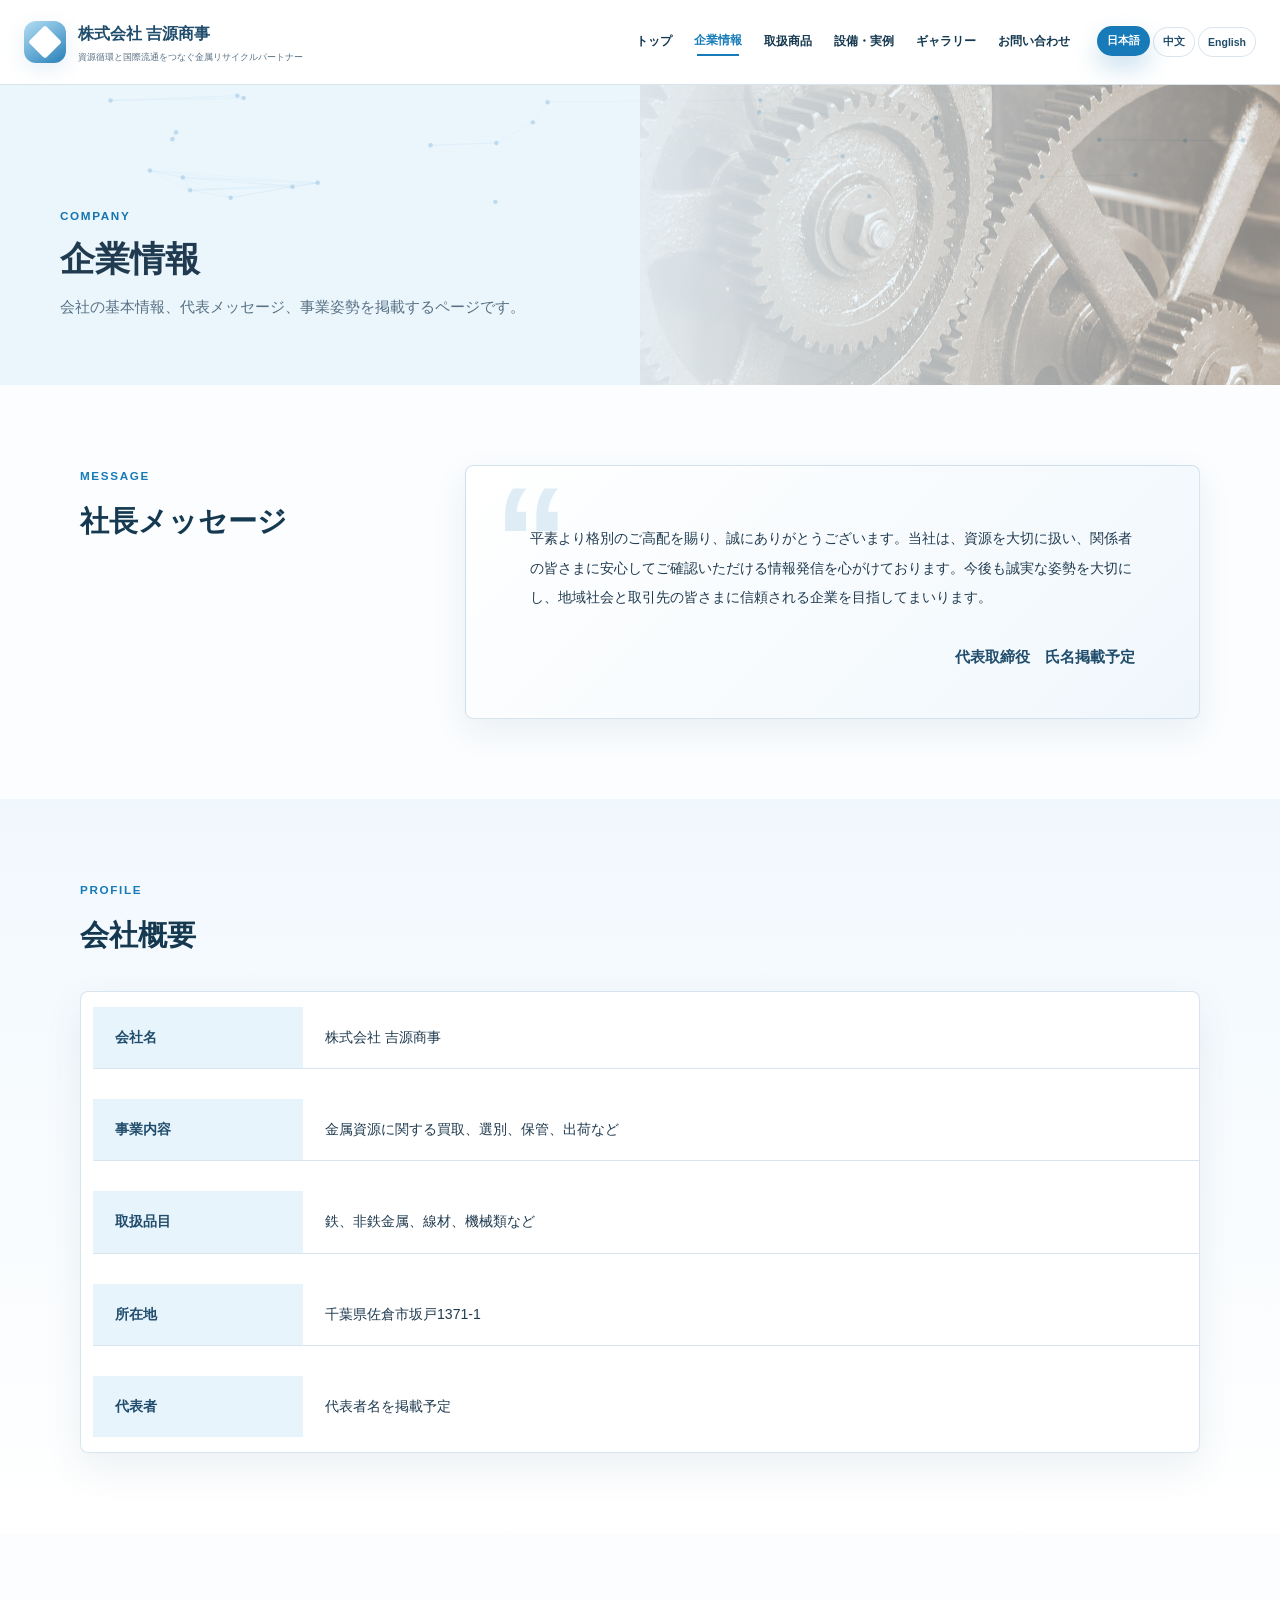
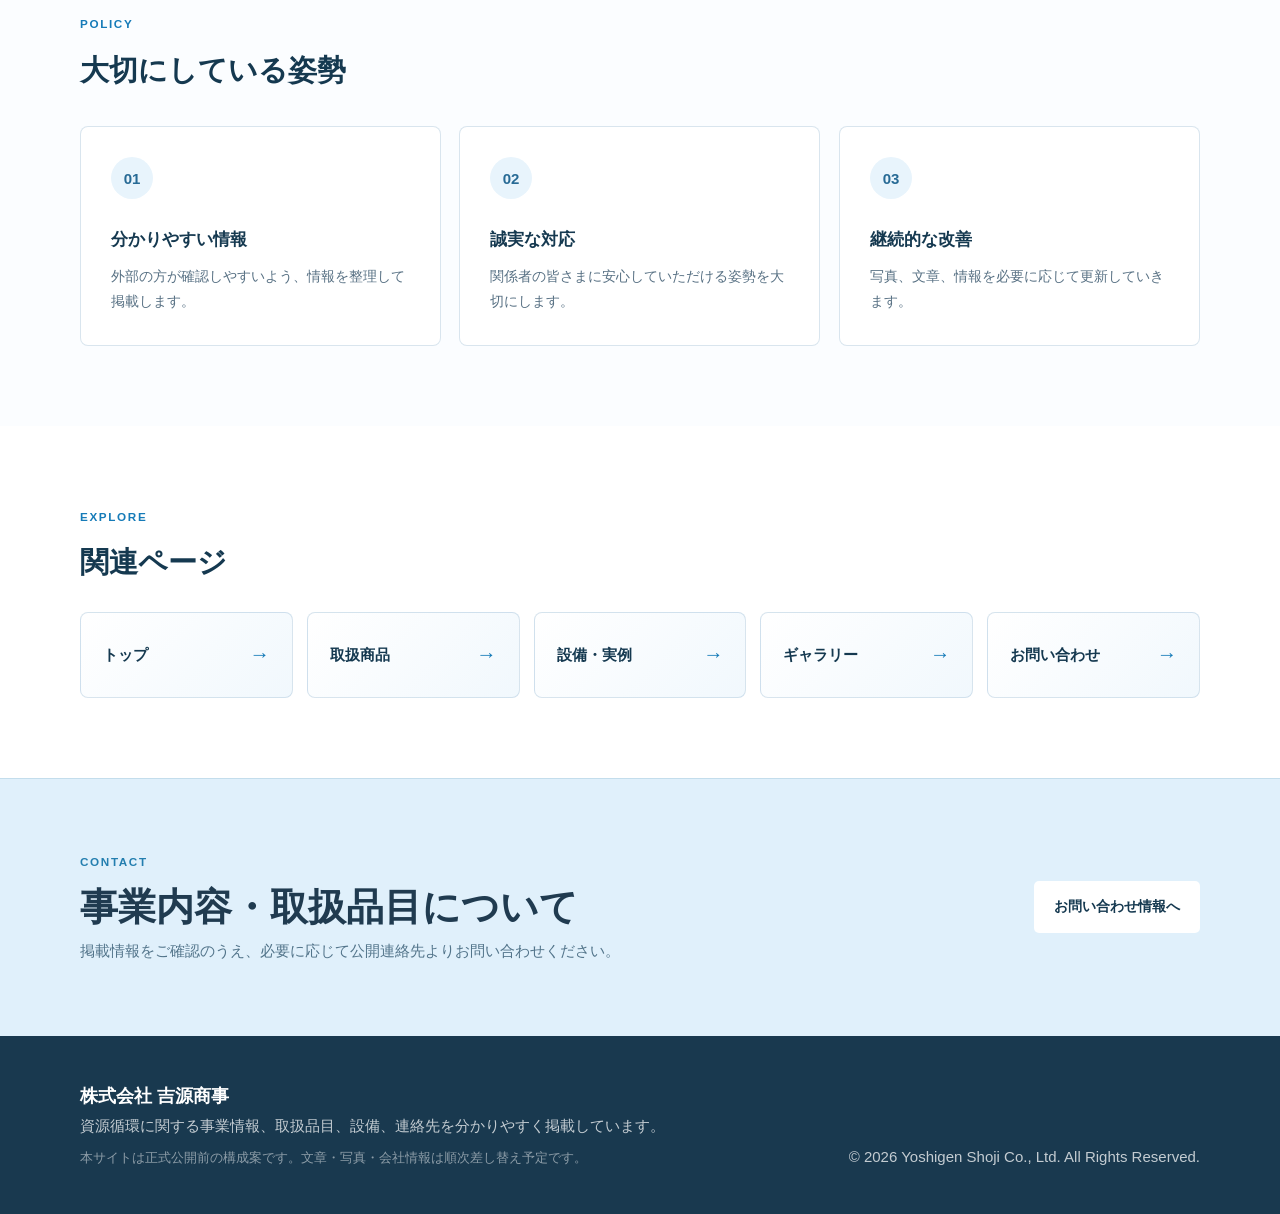
==== commit fc65d3a1: "source code layout 調整２" ====
--- a/company.html
+++ b/company.html
@@ -73,7 +73,7 @@
         <p class="copyright" data-i18n="common.copyright"></p>
     </div>
 </footer>
-<script src="js/i18n.js?v=10"></script>
+<script src="js/i18n.js?v=12"></script>
 <script src="js/main.js?v=10"></script>
 </body>
 </html>
--- a/css/style.css
+++ b/css/style.css
@@ -1,345 +1,2038 @@
-:root { --green-950: #153950; --green-900: #204d6c; --green-800: #276a95; --green-700: #267bad; --green-600: #167bb8; --green-500: #329bd4; --green-100: #e8f4fc; --lime: #a6dafa; --ink: #203b50; --muted: #587184; --line: rgba(44, 112, 159, .18); --white: #ffffff; --soft: #f1f8fd; --shadow: 0 24px 70px rgba(36, 91, 131, .12); --radius: 8px; }
-* { box-sizing: border-box; }
-html { font-size: 70%; scroll-behavior: smooth; }
-body { margin: 0px; color: var(--ink); font-family: "Noto Sans JP", "Yu Gothic", "Hiragino Kaku Gothic ProN", Arial, sans-serif; background: rgb(251, 254, 252); font-size: 1rem; line-height: 1.8; }
-a { color: inherit; text-decoration: none; }
-img { max-width: 100%; display: block; }
-.container { width: min(1120px, 100% - 64px); margin: 0px auto; }
-.site-header { position: sticky; top: 0px; z-index: 50; background: rgba(255, 255, 255, 0.88); backdrop-filter: blur(18px); border-bottom: 1px solid var(--line); }
-.scroll-progress { position: absolute; left: 0px; top: 0px; height: 3px; width: 0px; background: linear-gradient(90deg, var(--green-600), var(--lime)); }
-.header-inner { width: min(1240px, 100% - 36px); min-height: 72px; margin: 0px auto; display: grid; grid-template-columns: auto 1fr auto; gap: 18px; align-items: center; }
-.brand { display: inline-flex; align-items: center; gap: 12px; min-width: 250px; }
-.brand strong { display: block; color: var(--green-900); font-size: 1.06rem; letter-spacing: 0px; }
-.brand small { display: block; color: var(--muted); font-size: 0.68rem; line-height: 1.38; margin-top: 2px; max-width: 320px; }
-.brand-mark { width: 42px; height: 42px; border-radius: 50%; background: conic-gradient(from 30deg, var(--lime), var(--green-500), var(--green-900), var(--lime)); position: relative; box-shadow: rgba(38, 131, 190, 0.25) 0px 12px 30px; }
-.brand-mark::after { content: ""; position: absolute; inset: 9px; border-radius: 50%; background: rgb(255, 255, 255); }
-.site-nav { justify-self: end; display: flex; align-items: center; gap: 4px; }
-.site-nav a { position: relative; padding: 10px 11px; color: var(--green-950); font-weight: 700; font-size: 0.86rem; transition: color 0.25s, transform 0.25s; }
-.site-nav a::after { content: ""; position: absolute; left: 12px; right: 12px; bottom: 6px; height: 2px; background: var(--green-600); transform: scaleX(0); transform-origin: left center; transition: transform 0.25s; }
-.site-nav a:hover, .site-nav a.active { color: var(--green-600); transform: translateY(-1px); }
-.site-nav a:hover::after, .site-nav a.active::after { transform: scaleX(1); }
-.lang-switch { display: flex; gap: 6px; }
-.lang-switch button { border: 1px solid var(--line); background: rgb(255, 255, 255); color: var(--green-900); border-radius: 999px; padding: 8px 11px; font-weight: 700; cursor: pointer; transition: transform 0.2s, background 0.2s, color 0.2s, box-shadow 0.2s; }
-.lang-switch button:hover, .lang-switch button.active { background: var(--green-600); color: rgb(255, 255, 255); transform: translateY(-1px); box-shadow: rgba(38, 131, 190, 0.24) 0px 12px 24px; }
-.menu-toggle { display: none; width: 42px; height: 42px; border: 1px solid var(--line); border-radius: 999px; background: rgb(255, 255, 255); cursor: pointer; }
-.menu-toggle span { display: block; width: 18px; height: 2px; background: var(--green-900); margin: 4px auto; transition: transform 0.2s, opacity 0.2s; }
-.eco-hero { position: relative; overflow: hidden; color: rgb(255, 255, 255); }
-.hero-carousel { overflow: hidden; }
-.hero-track { display: grid; width: 100%; }
-.hero-slide { grid-area: 1 / 1; position: relative; min-width: 0px; min-height: clamp(500px, 72vh, 650px); display: grid; align-items: center; background-size: cover; background-position: center center; background-repeat: no-repeat; opacity: 0; pointer-events: none; transition: opacity 2s ease-in-out; }
-.hero-slide.active { opacity: 1; pointer-events: auto; z-index: 1; }
-.hero-shade, .motion-canvas { position: absolute; inset: 0px; }
-.hero-shade { background: linear-gradient(90deg, rgba(18, 46, 68, 0.96) 0%, rgba(24, 69, 100, 0.82) 46%, rgba(23, 56, 80, 0.3) 100%); }
-.motion-canvas { z-index: 2; opacity: 0.5; mix-blend-mode: screen; pointer-events: none; }
-.hero-layout { position: relative; z-index: 4; display: grid; grid-template-columns: minmax(0px, 1fr) 300px; gap: 30px; align-items: end; padding: 54px 0px 46px; }
-.hero-copy { max-width: 780px; }
-.section-kicker { margin: 0px 0px 14px; color: var(--green-600); font-weight: 900; font-size: 0.78rem; letter-spacing: 0.14em; text-transform: uppercase; }
-.eco-hero .section-kicker, .page-hero .section-kicker { color: var(--lime); }
-h1, h2, h3, p { overflow-wrap: anywhere; }
-.hero-copy h1 { margin: 0px; font-size: clamp(1.7rem, 3.1vw, 3.1rem); line-height: 1.1; font-weight: 900; letter-spacing: 0px; max-width: 760px; text-shadow: rgba(0, 0, 0, 0.52) 0px 18px 46px; }
-.hero-lead { max-width: 660px; margin: 22px 0px 0px; font-size: clamp(0.9rem, 1.05vw, 1.02rem); color: rgba(255, 255, 255, 0.88); }
-.hero-actions { margin-top: 26px; display: flex; flex-wrap: wrap; gap: 14px; }
-.hero-quick { margin-top: 22px; display: grid; grid-template-columns: repeat(3, minmax(0px, 1fr)); gap: 12px; max-width: 760px; }
-.hero-quick-card { min-height: 88px; border: 1px solid rgba(255, 255, 255, 0.18); border-radius: var(--radius); background: rgba(255, 255, 255, 0.1); backdrop-filter: blur(14px); padding: 15px 16px; transition: transform 0.2s, background 0.2s; }
-.hero-quick-card:hover { transform: translateY(-3px); background: rgba(255, 255, 255, 0.18); }
-.hero-quick-card strong { display: block; color: rgb(255, 255, 255); font-size: 0.95rem; line-height: 1.35; }
-.hero-quick-card span { display: block; margin-top: 4px; color: rgba(255, 255, 255, 0.72); font-size: 0.78rem; line-height: 1.45; }
-.btn { display: inline-flex; align-items: center; justify-content: center; min-height: 46px; padding: 12px 19px; border-radius: 999px; font-weight: 900; font-size: 0.94rem; border: 1px solid transparent; transition: transform 0.22s, box-shadow 0.22s, background 0.22s, color 0.22s; }
-.btn:hover { transform: translateY(-3px); }
-.btn-primary { background: linear-gradient(135deg, var(--green-500), var(--lime)); color: var(--green-950); box-shadow: rgba(33, 191, 122, 0.3) 0px 20px 42px; }
-.btn-outline { color: rgb(255, 255, 255); border-color: rgba(255, 255, 255, 0.45); background: rgba(255, 255, 255, 0.1); }
-.btn-outline:hover { background: rgba(255, 255, 255, 0.22); }
-.btn-light { color: var(--green-950); background: rgb(255, 255, 255); }
-.section { padding: 72px 0px; position: relative; }
-.section-soft { background: linear-gradient(180deg, var(--soft), #fff); }
-.section-heading { margin-bottom: 34px; max-width: 680px; }
-.section-title { margin: 0px; font-size: clamp(1.3rem, 2.24vw, 2.1rem); line-height: 1.24; color: var(--green-950); font-weight: 900; }
-.body-text { color: var(--muted); font-size: 0.96rem; margin: 0px; }
-.split-grid { display: grid; grid-template-columns: 0.78fr 1fr; gap: 56px; align-items: center; }
-.orbital-card { min-height: 300px; border-radius: var(--radius); background: radial-gradient(circle at 50% 45%, rgba(142,199,237,.3), transparent 32%), linear-gradient(135deg, var(--green-950), var(--green-800)); box-shadow: var(--shadow); position: relative; overflow: hidden; display: grid; place-items: center; }
-.feature-grid { display: grid; grid-template-columns: repeat(3, minmax(0px, 1fr)); gap: 18px; }
-.feature-card, .product-card, .gallery-card, .info-panel, .message-panel { border: 1px solid var(--line); border-radius: var(--radius); background: rgba(255, 255, 255, 0.86); box-shadow: rgba(30, 73, 107, 0.08) 0px 12px 34px; transition: transform 0.24s, box-shadow 0.24s, border-color 0.24s; overflow: hidden; }
-.feature-card:hover, .product-card:hover, .gallery-card:hover, .info-panel:hover, .message-panel:hover { transform: translateY(-6px); box-shadow: var(--shadow); border-color: rgba(38, 131, 190, 0.35); }
-.feature-card { padding: 30px; min-height: 220px; display: flex; flex-direction: column; justify-content: space-between; }
-.feature-index { width: 42px; height: 42px; border-radius: 50%; display: grid; place-items: center; background: var(--green-100); color: var(--green-800); font-weight: 900; }
-.feature-card h3, .product-card h3, .gallery-card h3 { margin: 18px 0px 10px; color: var(--green-950); font-size: 1.12rem; }
-.feature-card p, .product-card p, .gallery-card p, .case-card p { font-size: 0.92rem; }
-.feature-card p, .product-card p, .gallery-card p, .case-card p { color: var(--muted); margin: 0px; }
-.feature-card .card-link { margin-top: 24px; color: var(--green-700, #0f7558); font-weight: 900; }
-.message-layout { display: grid; grid-template-columns: 0.42fr 1fr; gap: 76px; align-items: start; }
-.message-heading { max-width: 360px; }
-.message-panel { position: relative; padding: 58px 64px 48px; background: linear-gradient(135deg, rgb(255, 255, 255), rgb(247, 252, 249)); }
-.message-quote { position: absolute; left: 28px; top: 14px; color: rgba(38, 131, 190, 0.14); font-size: 10rem; line-height: 0.8; font-weight: 900; }
-.message-panel .body-text { position: relative; color: var(--ink); line-height: 2.05; max-width: 760px; }
-.message-signature { position: relative; margin: 30px 0px 0px; color: var(--green-900); font-weight: 900; text-align: right; }
-.flow-line { display: grid; grid-template-columns: repeat(4, minmax(0px, 1fr)); gap: 14px; counter-reset: flow 0; }
-.flow-card { position: relative; padding: 30px 24px; min-height: 220px; border-radius: var(--radius); background: var(--green-950); color: rgb(255, 255, 255); overflow: hidden; }
-.flow-card::before { content: ""; position: absolute; inset: auto -40px -70px auto; width: 150px; height: 150px; border-radius: 50%; background: rgba(142, 199, 237, 0.18); }
-.flow-step { color: var(--lime); font-weight: 900; font-size: 1.5rem; }
-.flow-card h3 { margin: 36px 0px 8px; }
-.flow-card p { margin: 0px; color: rgba(255, 255, 255, 0.74); }
-.page-hero { position: relative; min-height: 300px; overflow: hidden; color: rgb(255, 255, 255); display: grid; align-items: end; background: var(--green-950); }
-.page-hero-bg { position: absolute; inset: 0px; background-size: cover; background-position: center center; background-repeat: no-repeat; opacity: 0.32; filter: saturate(1.1); }
-.page-canvas { position: absolute; left: 0px; right: 0px; top: 0px; width: 100%; height: 120px; z-index: 1; opacity: 0.42; mix-blend-mode: screen; pointer-events: none; }
-.page-hero::after { content: ""; position: absolute; inset: 0px; background: linear-gradient(90deg, rgba(23, 57, 84, 0.92), rgba(23, 57, 84, 0.58)); }
-.page-hero-inner { position: relative; z-index: 2; padding: 88px 0px 50px; max-width: 880px; margin-left: max(20px, -580px + 50vw); }
-.page-hero h1 { margin: 0px; font-size: clamp(1.5rem, 2.7vw, 2.55rem); line-height: 1.12; font-weight: 900; }
-.page-hero p:last-child { max-width: 700px; color: rgba(255, 255, 255, 0.82); font-size: 0.98rem; }
-.info-table { display: grid; border: 1px solid var(--line); padding-left: 12px; border-radius: var(--radius); overflow: hidden; background: rgb(255, 255, 255); box-shadow: rgba(30, 73, 107, 0.08) 0px 14px 38px; }
-.info-row { display: grid; grid-template-columns: 210px 1fr; border-bottom: 1px solid var(--line); }
-.info-row:last-child { border-bottom: 0px; }
-.info-row dt, .info-row dd { margin: 0px; padding: 18px 22px; font-size: 0.94rem; }
-.info-row dt { color: var(--green-900); font-weight: 900; background: var(--green-100); }
-.info-row dd { color: var(--ink); }
-.product-grid { display: grid; grid-template-columns: repeat(3, minmax(0px, 1fr)); gap: 20px; }
-.product-visual, .gallery-visual { height: 190px; background-size: cover; background-position: center center; position: relative; overflow: hidden; }
-.product-visual::after, .gallery-visual::after { content: ""; position: absolute; inset: 0px; background: linear-gradient(transparent, rgba(23, 57, 84, 0.72)); }
-.product-card-content, .gallery-card-content { padding: 26px; }
-.category-pill { display: inline-flex; align-items: center; border-radius: 999px; padding: 5px 10px; color: var(--green-950); background: var(--green-100); font-weight: 900; font-size: 0.78rem; }
-.case-stack { display: grid; gap: 18px; }
-.case-card { display: grid; grid-template-columns: 160px 1fr; gap: 22px; align-items: center; min-height: 180px; padding: 30px; border-radius: var(--radius); background-image: linear-gradient(90deg, rgba(18,46,68,.86), rgba(24,69,100,.62)), var(--case-bg); background-size: cover; background-position: center center; border: 1px solid rgba(255, 255, 255, 0.18); box-shadow: rgba(30, 73, 107, 0.14) 0px 18px 46px; color: rgb(255, 255, 255); }
-.case-card { cursor: pointer; position: relative; }
-.case-card::after { content: "Details"; position: absolute; right: 24px; top: 24px; padding: 6px 10px; border-radius: 999px; background: rgba(255, 255, 255, 0.14); color: rgba(255, 255, 255, 0.82); font-weight: 900; font-size: 0.72rem; letter-spacing: 0.08em; }
-.case-card:hover::after { background: rgba(142, 199, 237, 0.26); color: rgb(255, 255, 255); }
-.case-stat { height: 112px; border-radius: var(--radius); display: grid; place-items: center; background: rgba(255, 255, 255, 0.16); color: var(--lime); font-weight: 900; font-size: 1.25rem; backdrop-filter: blur(10px); border: 1px solid rgba(255, 255, 255, 0.18); }
-.case-card h3 { margin: 0px 0px 8px; font-size: 1.2rem; color: rgb(255, 255, 255); }
-.case-card p { color: rgba(255, 255, 255, 0.82); }
-.facility-detail-list { display: grid; gap: 26px; }
-.facility-detail { scroll-margin-top: 100px; display: grid; grid-template-columns: minmax(260px, 0.9fr) 1.1fr; gap: 30px; align-items: stretch; padding: 24px; border-radius: var(--radius); border: 1px solid var(--line); background: rgba(255, 255, 255, 0.9); box-shadow: rgba(30, 73, 107, 0.08) 0px 16px 42px; }
-.facility-detail-visual { min-height: 260px; border-radius: var(--radius); background-size: cover; background-position: center center; position: relative; overflow: hidden; }
-.facility-detail-visual::after { content: ""; position: absolute; inset: 0px; background: linear-gradient(rgba(18, 46, 68, 0.08), rgba(18, 46, 68, 0.52)); }
-.facility-detail-body { padding: 8px 6px; display: flex; flex-direction: column; justify-content: center; }
-.facility-detail-body .section-kicker { margin-bottom: 10px; }
-.facility-detail-body h3 { margin: 0px 0px 14px; color: var(--green-950); font-size: 1.35rem; }
-.facility-detail-body p { margin: 0px; color: var(--muted); line-height: 1.9; }
-.detail-list { display: grid; gap: 9px; margin: 22px 0px 0px; padding: 0px; list-style: none; }
-.detail-list li { position: relative; padding-left: 20px; color: var(--ink); }
-.detail-list li::before { content: ""; position: absolute; left: 0px; top: 0.75em; width: 7px; height: 7px; border-radius: 50%; background: var(--green-600); }
-.page-links-section { background: rgb(255, 255, 255); padding-top: 56px; }
-.compact-title { max-width: 420px; }
-.page-link-grid { display: grid; grid-template-columns: repeat(5, minmax(0px, 1fr)); gap: 14px; margin-top: 28px; }
-.page-link-card { min-height: 86px; display: flex; align-items: center; justify-content: space-between; gap: 14px; padding: 20px 22px; border-radius: var(--radius); border: 1px solid var(--line); background: linear-gradient(135deg, #fff, var(--soft)); color: var(--green-950); font-weight: 900; transition: transform 0.22s, box-shadow 0.22s, border-color 0.22s; }
-.page-link-card:hover { transform: translateY(-4px); box-shadow: var(--shadow); border-color: rgba(38, 131, 190, 0.34); }
-.page-link-card b { color: var(--green-600); font-size: 1.35rem; }
-.gallery-grid { display: grid; grid-template-columns: repeat(2, minmax(0px, 1fr)); gap: 20px; }
-.gallery-card { background: rgb(255, 255, 255); }
-.contact-grid { display: grid; grid-template-columns: 1fr 1fr; gap: 22px; align-items: start; }
-.info-panel { padding: 28px; }
-.important-panel { background: linear-gradient(135deg, rgb(255, 255, 255), rgb(240, 251, 244)); }
-.compact { margin-top: 20px; box-shadow: none; }
-.compact .info-row { grid-template-columns: 150px 1fr; }
-.contact-map-section { padding-top: 0px; }
-.map-panel { padding: 28px; border: 1px solid var(--line); background: linear-gradient(135deg, rgb(255, 255, 255), rgb(246, 252, 248)); box-shadow: rgba(30, 73, 107, 0.09) 0px 18px 48px; }
-.map-panel-head { display: grid; grid-template-columns: minmax(0px, 1fr) auto; gap: 28px; align-items: end; }
-.map-panel-head .body-text { max-width: 620px; margin-bottom: 0px; }
-.map-address { margin: 0px 0px 8px; padding: 10px 14px; border-radius: 999px; background: var(--green-100); color: var(--green-900); font-weight: 900; white-space: nowrap; }
-.map-frame { margin-top: 24px; aspect-ratio: 16 / 7; min-height: 280px; border-radius: var(--radius); overflow: hidden; border: 1px solid rgba(36, 98, 140, 0.16); background: rgb(227, 240, 249); }
-.map-frame iframe { width: 100%; height: 100%; border: 0px; display: block; filter: saturate(0.96) contrast(1.02); }
-.site-cta { padding: 72px 0px; background: linear-gradient(135deg, var(--green-900), var(--green-600)); color: rgb(255, 255, 255); overflow: hidden; }
-.cta-inner { display: flex; align-items: center; justify-content: space-between; gap: 28px; }
-.cta-inner h2 { margin: 0px 0px 8px; font-size: clamp(1.8rem, 4vw, 3rem); line-height: 1.15; }
-.cta-inner p { margin: 0px; color: rgba(255, 255, 255, 0.82); max-width: 680px; }
-.site-footer { padding: 44px 0px; background: rgb(3, 29, 23); color: rgba(255, 255, 255, 0.74); }
-.footer-grid { display: flex; justify-content: space-between; gap: 30px; align-items: end; }
-.footer-brand { margin: 0px 0px 8px; color: rgb(255, 255, 255); font-weight: 900; font-size: 1.2rem; }
-.site-footer p { margin: 0px; }
-.site-footer small { display: block; margin-top: 8px; color: rgba(255, 255, 255, 0.5); }
-.tilt-card { transform-style: preserve-3d; will-change: transform; }
+:root {
+    --green-950: #153950;
+    --green-900: #204d6c;
+    --green-800: #276a95;
+    --green-700: #267bad;
+    --green-600: #167bb8;
+    --green-500: #329bd4;
+    --green-100: #e8f4fc;
+    --lime: #a6dafa;
+    --ink: #203b50;
+    --muted: #587184;
+    --line: rgba(44, 112, 159, .18);
+    --white: #ffffff;
+    --soft: #f1f8fd;
+    --shadow: 0 24px 70px rgba(36, 91, 131, .12);
+    --radius: 8px;
+}
+
+* {
+    box-sizing: border-box;
+}
+
+html {
+    font-size: 70%;
+    scroll-behavior: smooth;
+}
+
+body {
+    margin: 0px;
+    color: var(--ink);
+    font-family: "Noto Sans JP", "Yu Gothic", "Hiragino Kaku Gothic ProN", Arial, sans-serif;
+    background: rgb(251, 254, 252);
+    font-size: 1rem;
+    line-height: 1.8;
+}
+
+a {
+    color: inherit;
+    text-decoration: none;
+}
+
+img {
+    max-width: 100%;
+    display: block;
+}
+
+.container {
+    width: min(1120px, 100% - 64px);
+    margin: 0px auto;
+}
+
+.site-header {
+    position: sticky;
+    top: 0px;
+    z-index: 50;
+    background: rgba(255, 255, 255, 0.88);
+    backdrop-filter: blur(18px);
+    border-bottom: 1px solid var(--line);
+}
+
+.scroll-progress {
+    position: absolute;
+    left: 0px;
+    top: 0px;
+    height: 3px;
+    width: 0px;
+    background: linear-gradient(90deg, var(--green-600), var(--lime));
+}
+
+.header-inner {
+    width: min(1240px, 100% - 36px);
+    min-height: 72px;
+    margin: 0px auto;
+    display: grid;
+    grid-template-columns: auto 1fr auto;
+    gap: 18px;
+    align-items: center;
+}
+
+.brand {
+    display: inline-flex;
+    align-items: center;
+    gap: 12px;
+    min-width: 250px;
+}
+
+.brand strong {
+    display: block;
+    color: var(--green-900);
+    font-size: 1.06rem;
+    letter-spacing: 0px;
+}
+
+.brand small {
+    display: block;
+    color: var(--muted);
+    font-size: 0.68rem;
+    line-height: 1.38;
+    margin-top: 2px;
+    max-width: 320px;
+}
+
+.brand-mark {
+    width: 42px;
+    height: 42px;
+    border-radius: 50%;
+    background: conic-gradient(from 30deg, var(--lime), var(--green-500), var(--green-900), var(--lime));
+    position: relative;
+    box-shadow: rgba(38, 131, 190, 0.25) 0px 12px 30px;
+}
+
+.brand-mark::after {
+    content: "";
+    position: absolute;
+    inset: 9px;
+    border-radius: 50%;
+    background: rgb(255, 255, 255);
+}
+
+.site-nav {
+    justify-self: end;
+    display: flex;
+    align-items: center;
+    gap: 4px;
+}
+
+.site-nav a {
+    position: relative;
+    padding: 10px 11px;
+    color: var(--green-950);
+    font-weight: 700;
+    font-size: 0.86rem;
+    transition: color 0.25s, transform 0.25s;
+}
+
+.site-nav a::after {
+    content: "";
+    position: absolute;
+    left: 12px;
+    right: 12px;
+    bottom: 6px;
+    height: 2px;
+    background: var(--green-600);
+    transform: scaleX(0);
+    transform-origin: left center;
+    transition: transform 0.25s;
+}
+
+.site-nav a:hover,
+.site-nav a.active {
+    color: var(--green-600);
+    transform: translateY(-1px);
+}
+
+.site-nav a:hover::after,
+.site-nav a.active::after {
+    transform: scaleX(1);
+}
+
+.lang-switch {
+    display: flex;
+    gap: 6px;
+}
+
+.lang-switch button {
+    border: 1px solid var(--line);
+    background: rgb(255, 255, 255);
+    color: var(--green-900);
+    border-radius: 999px;
+    padding: 8px 11px;
+    font-weight: 700;
+    cursor: pointer;
+    transition: transform 0.2s, background 0.2s, color 0.2s, box-shadow 0.2s;
+}
+
+.lang-switch button:hover,
+.lang-switch button.active {
+    background: var(--green-600);
+    color: rgb(255, 255, 255);
+    transform: translateY(-1px);
+    box-shadow: rgba(38, 131, 190, 0.24) 0px 12px 24px;
+}
+
+.menu-toggle {
+    display: none;
+    width: 42px;
+    height: 42px;
+    border: 1px solid var(--line);
+    border-radius: 999px;
+    background: rgb(255, 255, 255);
+    cursor: pointer;
+}
+
+.menu-toggle span {
+    display: block;
+    width: 18px;
+    height: 2px;
+    background: var(--green-900);
+    margin: 4px auto;
+    transition: transform 0.2s, opacity 0.2s;
+}
+
+.eco-hero {
+    position: relative;
+    overflow: hidden;
+    color: rgb(255, 255, 255);
+}
+
+.hero-carousel {
+    overflow: hidden;
+}
+
+.hero-track {
+    display: grid;
+    width: 100%;
+}
+
+.hero-slide {
+    grid-area: 1 / 1;
+    position: relative;
+    min-width: 0px;
+    min-height: clamp(500px, 72vh, 650px);
+    display: grid;
+    align-items: center;
+    background-size: cover;
+    background-position: center center;
+    background-repeat: no-repeat;
+    opacity: 0;
+    pointer-events: none;
+    transition: opacity 2s ease-in-out;
+}
+
+.hero-slide.active {
+    opacity: 1;
+    pointer-events: auto;
+    z-index: 1;
+}
+
+.hero-shade,
+.motion-canvas {
+    position: absolute;
+    inset: 0px;
+}
+
+.hero-shade {
+    background: linear-gradient(90deg, rgba(18, 46, 68, 0.96) 0%, rgba(24, 69, 100, 0.82) 46%, rgba(23, 56, 80, 0.3) 100%);
+}
+
+.motion-canvas {
+    z-index: 2;
+    opacity: 0.5;
+    mix-blend-mode: screen;
+    pointer-events: none;
+}
+
+.hero-layout {
+    position: relative;
+    z-index: 4;
+    display: grid;
+    grid-template-columns: minmax(0px, 1fr) 300px;
+    gap: 30px;
+    align-items: end;
+    padding: 54px 0px 46px;
+}
+
+.hero-copy {
+    max-width: 780px;
+}
+
+.section-kicker {
+    margin: 0px 0px 14px;
+    color: var(--green-600);
+    font-weight: 900;
+    font-size: 0.78rem;
+    letter-spacing: 0.14em;
+    text-transform: uppercase;
+}
+
+.eco-hero .section-kicker,
+.page-hero .section-kicker {
+    color: var(--lime);
+}
+
+h1,
+h2,
+h3,
+p {
+    overflow-wrap: anywhere;
+}
+
+.hero-copy h1 {
+    margin: 0px;
+    font-size: clamp(1.7rem, 3.1vw, 3.1rem);
+    line-height: 1.1;
+    font-weight: 900;
+    letter-spacing: 0px;
+    max-width: 760px;
+    text-shadow: rgba(0, 0, 0, 0.52) 0px 18px 46px;
+}
+
+.hero-lead {
+    max-width: 660px;
+    margin: 22px 0px 0px;
+    font-size: clamp(0.9rem, 1.05vw, 1.02rem);
+    color: rgba(255, 255, 255, 0.88);
+}
+
+.hero-actions {
+    margin-top: 26px;
+    display: flex;
+    flex-wrap: wrap;
+    gap: 14px;
+}
+
+.hero-quick {
+    margin-top: 22px;
+    display: grid;
+    grid-template-columns: repeat(3, minmax(0px, 1fr));
+    gap: 12px;
+    max-width: 760px;
+}
+
+.hero-quick-card {
+    min-height: 88px;
+    border: 1px solid rgba(255, 255, 255, 0.18);
+    border-radius: var(--radius);
+    background: rgba(255, 255, 255, 0.1);
+    backdrop-filter: blur(14px);
+    padding: 15px 16px;
+    transition: transform 0.2s, background 0.2s;
+}
+
+.hero-quick-card:hover {
+    transform: translateY(-3px);
+    background: rgba(255, 255, 255, 0.18);
+}
+
+.hero-quick-card strong {
+    display: block;
+    color: rgb(255, 255, 255);
+    font-size: 0.95rem;
+    line-height: 1.35;
+}
+
+.hero-quick-card span {
+    display: block;
+    margin-top: 4px;
+    color: rgba(255, 255, 255, 0.72);
+    font-size: 0.78rem;
+    line-height: 1.45;
+}
+
+.btn {
+    display: inline-flex;
+    align-items: center;
+    justify-content: center;
+    min-height: 46px;
+    padding: 12px 19px;
+    border-radius: 999px;
+    font-weight: 900;
+    font-size: 0.94rem;
+    border: 1px solid transparent;
+    transition: transform 0.22s, box-shadow 0.22s, background 0.22s, color 0.22s;
+}
+
+.btn:hover {
+    transform: translateY(-3px);
+}
+
+.btn-primary {
+    background: linear-gradient(135deg, var(--green-500), var(--lime));
+    color: var(--green-950);
+    box-shadow: rgba(33, 191, 122, 0.3) 0px 20px 42px;
+}
+
+.btn-outline {
+    color: rgb(255, 255, 255);
+    border-color: rgba(255, 255, 255, 0.45);
+    background: rgba(255, 255, 255, 0.1);
+}
+
+.btn-outline:hover {
+    background: rgba(255, 255, 255, 0.22);
+}
+
+.btn-light {
+    color: var(--green-950);
+    background: rgb(255, 255, 255);
+}
+
+.section {
+    padding: 72px 0px;
+    position: relative;
+}
+
+.section-soft {
+    background: linear-gradient(180deg, var(--soft), #fff);
+}
+
+.section-heading {
+    margin-bottom: 34px;
+    max-width: 680px;
+}
+
+.section-title {
+    margin: 0px;
+    font-size: clamp(1.3rem, 2.24vw, 2.1rem);
+    line-height: 1.24;
+    color: var(--green-950);
+    font-weight: 900;
+}
+
+.body-text {
+    color: var(--muted);
+    font-size: 0.96rem;
+    margin: 0px;
+}
+
+.split-grid {
+    display: grid;
+    grid-template-columns: 0.78fr 1fr;
+    gap: 56px;
+    align-items: center;
+}
+
+.orbital-card {
+    min-height: 300px;
+    border-radius: var(--radius);
+    background: radial-gradient(circle at 50% 45%, rgba(142, 199, 237, .3), transparent 32%), linear-gradient(135deg, var(--green-950), var(--green-800));
+    box-shadow: var(--shadow);
+    position: relative;
+    overflow: hidden;
+    display: grid;
+    place-items: center;
+}
+
+.feature-grid {
+    display: grid;
+    grid-template-columns: repeat(3, minmax(0px, 1fr));
+    gap: 18px;
+}
+
+.feature-card,
+.product-card,
+.gallery-card,
+.info-panel,
+.message-panel {
+    border: 1px solid var(--line);
+    border-radius: var(--radius);
+    background: rgba(255, 255, 255, 0.86);
+    box-shadow: rgba(30, 73, 107, 0.08) 0px 12px 34px;
+    transition: transform 0.24s, box-shadow 0.24s, border-color 0.24s;
+    overflow: hidden;
+}
+
+.feature-card:hover,
+.product-card:hover,
+.gallery-card:hover,
+.info-panel:hover,
+.message-panel:hover {
+    transform: translateY(-6px);
+    box-shadow: var(--shadow);
+    border-color: rgba(38, 131, 190, 0.35);
+}
+
+.feature-card {
+    padding: 30px;
+    min-height: 220px;
+    display: flex;
+    flex-direction: column;
+    justify-content: space-between;
+}
+
+.feature-index {
+    width: 42px;
+    height: 42px;
+    border-radius: 50%;
+    display: grid;
+    place-items: center;
+    background: var(--green-100);
+    color: var(--green-800);
+    font-weight: 900;
+}
+
+.feature-card h3,
+.product-card h3,
+.gallery-card h3 {
+    margin: 18px 0px 10px;
+    color: var(--green-950);
+    font-size: 1.12rem;
+}
+
+.feature-card p,
+.product-card p,
+.gallery-card p,
+.case-card p {
+    font-size: 0.92rem;
+}
+
+.feature-card p,
+.product-card p,
+.gallery-card p,
+.case-card p {
+    color: var(--muted);
+    margin: 0px;
+}
+
+.feature-card .card-link {
+    margin-top: 24px;
+    color: var(--green-700, #0f7558);
+    font-weight: 900;
+}
+
+.message-layout {
+    display: grid;
+    grid-template-columns: 0.42fr 1fr;
+    gap: 76px;
+    align-items: start;
+}
+
+.message-heading {
+    max-width: 360px;
+}
+
+.message-panel {
+    position: relative;
+    padding: 58px 64px 48px;
+    background: linear-gradient(135deg, rgb(255, 255, 255), rgb(247, 252, 249));
+}
+
+.message-quote {
+    position: absolute;
+    left: 28px;
+    top: 14px;
+    color: rgba(38, 131, 190, 0.14);
+    font-size: 10rem;
+    line-height: 0.8;
+    font-weight: 900;
+}
+
+.message-panel .body-text {
+    position: relative;
+    color: var(--ink);
+    line-height: 2.05;
+    max-width: 760px;
+}
+
+.message-signature {
+    position: relative;
+    margin: 30px 0px 0px;
+    color: var(--green-900);
+    font-weight: 900;
+    text-align: right;
+}
+
+.flow-line {
+    display: grid;
+    grid-template-columns: repeat(4, minmax(0px, 1fr));
+    gap: 14px;
+    counter-reset: flow 0;
+}
+
+.flow-card {
+    position: relative;
+    padding: 30px 24px;
+    min-height: 220px;
+    border-radius: var(--radius);
+    background: var(--green-950);
+    color: rgb(255, 255, 255);
+    overflow: hidden;
+}
+
+.flow-card::before {
+    content: "";
+    position: absolute;
+    inset: auto -40px -70px auto;
+    width: 150px;
+    height: 150px;
+    border-radius: 50%;
+    background: rgba(142, 199, 237, 0.18);
+}
+
+.flow-step {
+    color: var(--lime);
+    font-weight: 900;
+    font-size: 1.5rem;
+}
+
+.flow-card h3 {
+    margin: 36px 0px 8px;
+}
+
+.flow-card p {
+    margin: 0px;
+    color: rgba(255, 255, 255, 0.74);
+}
+
+.page-hero {
+    position: relative;
+    min-height: 300px;
+    overflow: hidden;
+    color: rgb(255, 255, 255);
+    display: grid;
+    align-items: end;
+    background: var(--green-950);
+}
+
+.page-hero-bg {
+    position: absolute;
+    inset: 0px;
+    background-size: cover;
+    background-position: center center;
+    background-repeat: no-repeat;
+    opacity: 0.32;
+    filter: saturate(1.1);
+}
+
+.page-canvas {
+    position: absolute;
+    left: 0px;
+    right: 0px;
+    top: 0px;
+    width: 100%;
+    height: 120px;
+    z-index: 1;
+    opacity: 0.42;
+    mix-blend-mode: screen;
+    pointer-events: none;
+}
+
+.page-hero::after {
+    content: "";
+    position: absolute;
+    inset: 0px;
+    background: linear-gradient(90deg, rgba(23, 57, 84, 0.92), rgba(23, 57, 84, 0.58));
+}
+
+.page-hero-inner {
+    position: relative;
+    z-index: 2;
+    padding: 88px 0px 50px;
+    max-width: 880px;
+    margin-left: max(20px, -580px + 50vw);
+}
+
+.page-hero h1 {
+    margin: 0px;
+    font-size: clamp(1.5rem, 2.7vw, 2.55rem);
+    line-height: 1.12;
+    font-weight: 900;
+}
+
+.page-hero p:last-child {
+    max-width: 700px;
+    color: rgba(255, 255, 255, 0.82);
+    font-size: 0.98rem;
+}
+
+.info-table {
+    display: grid;
+    border: 1px solid var(--line);
+    padding-left: 12px;
+    border-radius: var(--radius);
+    overflow: hidden;
+    background: rgb(255, 255, 255);
+    box-shadow: rgba(30, 73, 107, 0.08) 0px 14px 38px;
+}
+
+.info-row {
+    display: grid;
+    grid-template-columns: 210px 1fr;
+    border-bottom: 1px solid var(--line);
+}
+
+.info-row:last-child {
+    border-bottom: 0px;
+}
+
+.info-row dt,
+.info-row dd {
+    margin: 0px;
+    padding: 18px 22px;
+    font-size: 0.94rem;
+}
+
+.info-row dt {
+    color: var(--green-900);
+    font-weight: 900;
+    background: var(--green-100);
+}
+
+.info-row dd {
+    color: var(--ink);
+}
+
+.product-grid {
+    display: grid;
+    grid-template-columns: repeat(3, minmax(0px, 1fr));
+    gap: 20px;
+}
+
+.product-visual,
+.gallery-visual {
+    height: 190px;
+    background-size: cover;
+    background-position: center center;
+    position: relative;
+    overflow: hidden;
+}
+
+.product-visual::after,
+.gallery-visual::after {
+    content: "";
+    position: absolute;
+    inset: 0px;
+    background: linear-gradient(transparent, rgba(23, 57, 84, 0.72));
+}
+
+.product-card-content,
+.gallery-card-content {
+    padding: 26px;
+}
+
+.category-pill {
+    display: inline-flex;
+    align-items: center;
+    border-radius: 999px;
+    padding: 5px 10px;
+    color: var(--green-950);
+    background: var(--green-100);
+    font-weight: 900;
+    font-size: 0.78rem;
+}
+
+.case-stack {
+    display: grid;
+    gap: 18px;
+}
+
+.case-card {
+    display: grid;
+    grid-template-columns: 160px 1fr;
+    gap: 22px;
+    align-items: center;
+    min-height: 180px;
+    padding: 30px;
+    border-radius: var(--radius);
+    background-image: linear-gradient(90deg, rgba(18, 46, 68, .86), rgba(24, 69, 100, .62)), var(--case-bg);
+    background-size: cover;
+    background-position: center center;
+    border: 1px solid rgba(255, 255, 255, 0.18);
+    box-shadow: rgba(30, 73, 107, 0.14) 0px 18px 46px;
+    color: rgb(255, 255, 255);
+}
+
+.case-card {
+    cursor: pointer;
+    position: relative;
+}
+
+.case-card::after {
+    content: "Details";
+    position: absolute;
+    right: 24px;
+    top: 24px;
+    padding: 6px 10px;
+    border-radius: 999px;
+    background: rgba(255, 255, 255, 0.14);
+    color: rgba(255, 255, 255, 0.82);
+    font-weight: 900;
+    font-size: 0.72rem;
+    letter-spacing: 0.08em;
+}
+
+.case-card:hover::after {
+    background: rgba(142, 199, 237, 0.26);
+    color: rgb(255, 255, 255);
+}
+
+.case-stat {
+    height: 112px;
+    border-radius: var(--radius);
+    display: grid;
+    place-items: center;
+    background: rgba(255, 255, 255, 0.16);
+    color: var(--lime);
+    font-weight: 900;
+    font-size: 1.25rem;
+    backdrop-filter: blur(10px);
+    border: 1px solid rgba(255, 255, 255, 0.18);
+}
+
+.case-card h3 {
+    margin: 0px 0px 8px;
+    font-size: 1.2rem;
+    color: rgb(255, 255, 255);
+}
+
+.case-card p {
+    color: rgba(255, 255, 255, 0.82);
+}
+
+.facility-detail-list {
+    display: grid;
+    gap: 26px;
+}
+
+.facility-detail {
+    scroll-margin-top: 100px;
+    display: grid;
+    grid-template-columns: minmax(260px, 0.9fr) 1.1fr;
+    gap: 30px;
+    align-items: stretch;
+    padding: 24px;
+    border-radius: var(--radius);
+    border: 1px solid var(--line);
+    background: rgba(255, 255, 255, 0.9);
+    box-shadow: rgba(30, 73, 107, 0.08) 0px 16px 42px;
+}
+
+.facility-detail-visual {
+    min-height: 260px;
+    border-radius: var(--radius);
+    background-size: cover;
+    background-position: center center;
+    position: relative;
+    overflow: hidden;
+}
+
+.facility-detail-visual::after {
+    content: "";
+    position: absolute;
+    inset: 0px;
+    background: linear-gradient(rgba(18, 46, 68, 0.08), rgba(18, 46, 68, 0.52));
+}
+
+.facility-detail-body {
+    padding: 8px 6px;
+    display: flex;
+    flex-direction: column;
+    justify-content: center;
+}
+
+.facility-detail-body .section-kicker {
+    margin-bottom: 10px;
+}
+
+.facility-detail-body h3 {
+    margin: 0px 0px 14px;
+    color: var(--green-950);
+    font-size: 1.35rem;
+}
+
+.facility-detail-body p {
+    margin: 0px;
+    color: var(--muted);
+    line-height: 1.9;
+}
+
+.detail-list {
+    display: grid;
+    gap: 9px;
+    margin: 22px 0px 0px;
+    padding: 0px;
+    list-style: none;
+}
+
+.detail-list li {
+    position: relative;
+    padding-left: 20px;
+    color: var(--ink);
+}
+
+.detail-list li::before {
+    content: "";
+    position: absolute;
+    left: 0px;
+    top: 0.75em;
+    width: 7px;
+    height: 7px;
+    border-radius: 50%;
+    background: var(--green-600);
+}
+
+.page-links-section {
+    background: rgb(255, 255, 255);
+    padding-top: 56px;
+}
+
+.compact-title {
+    max-width: 420px;
+}
+
+.page-link-grid {
+    display: grid;
+    grid-template-columns: repeat(5, minmax(0px, 1fr));
+    gap: 14px;
+    margin-top: 28px;
+}
+
+.page-link-card {
+    min-height: 86px;
+    display: flex;
+    align-items: center;
+    justify-content: space-between;
+    gap: 14px;
+    padding: 20px 22px;
+    border-radius: var(--radius);
+    border: 1px solid var(--line);
+    background: linear-gradient(135deg, #fff, var(--soft));
+    color: var(--green-950);
+    font-weight: 900;
+    transition: transform 0.22s, box-shadow 0.22s, border-color 0.22s;
+}
+
+.page-link-card:hover {
+    transform: translateY(-4px);
+    box-shadow: var(--shadow);
+    border-color: rgba(38, 131, 190, 0.34);
+}
+
+.page-link-card b {
+    color: var(--green-600);
+    font-size: 1.35rem;
+}
+
+.gallery-grid {
+    display: grid;
+    grid-template-columns: repeat(2, minmax(0px, 1fr));
+    gap: 20px;
+}
+
+.gallery-card {
+    background: rgb(255, 255, 255);
+}
+
+.contact-grid {
+    display: grid;
+    grid-template-columns: 1fr 1fr;
+    gap: 22px;
+    align-items: start;
+}
+
+.info-panel {
+    padding: 28px;
+}
+
+.important-panel {
+    background: linear-gradient(135deg, rgb(255, 255, 255), rgb(240, 251, 244));
+}
+
+.compact {
+    margin-top: 20px;
+    box-shadow: none;
+}
+
+.compact .info-row {
+    grid-template-columns: 150px 1fr;
+}
+
+.contact-map-section {
+    padding-top: 0px;
+}
+
+.map-panel {
+    padding: 28px;
+    border: 1px solid var(--line);
+    background: linear-gradient(135deg, rgb(255, 255, 255), rgb(246, 252, 248));
+    box-shadow: rgba(30, 73, 107, 0.09) 0px 18px 48px;
+}
+
+.map-panel-head {
+    display: grid;
+    grid-template-columns: minmax(0px, 1fr) auto;
+    gap: 28px;
+    align-items: end;
+}
+
+.map-panel-head .body-text {
+    max-width: 620px;
+    margin-bottom: 0px;
+}
+
+.map-address {
+    margin: 0px 0px 8px;
+    padding: 10px 14px;
+    border-radius: 999px;
+    background: var(--green-100);
+    color: var(--green-900);
+    font-weight: 900;
+    white-space: nowrap;
+}
+
+.map-frame {
+    margin-top: 24px;
+    aspect-ratio: 16 / 7;
+    min-height: 280px;
+    border-radius: var(--radius);
+    overflow: hidden;
+    border: 1px solid rgba(36, 98, 140, 0.16);
+    background: rgb(227, 240, 249);
+}
+
+.map-frame iframe {
+    width: 100%;
+    height: 100%;
+    border: 0px;
+    display: block;
+    filter: saturate(0.96) contrast(1.02);
+}
+
+.site-cta {
+    padding: 72px 0px;
+    background: linear-gradient(135deg, var(--green-900), var(--green-600));
+    color: rgb(255, 255, 255);
+    overflow: hidden;
+}
+
+.cta-inner {
+    display: flex;
+    align-items: center;
+    justify-content: space-between;
+    gap: 28px;
+}
+
+.cta-inner h2 {
+    margin: 0px 0px 8px;
+    font-size: clamp(1.8rem, 4vw, 3rem);
+    line-height: 1.15;
+}
+
+.cta-inner p {
+    margin: 0px;
+    color: rgba(255, 255, 255, 0.82);
+    max-width: 680px;
+}
+
+.site-footer {
+    padding: 44px 0px;
+    background: rgb(3, 29, 23);
+    color: rgba(255, 255, 255, 0.74);
+}
+
+.footer-grid {
+    display: flex;
+    justify-content: space-between;
+    gap: 30px;
+    align-items: end;
+}
+
+.footer-brand {
+    margin: 0px 0px 8px;
+    color: rgb(255, 255, 255);
+    font-weight: 900;
+    font-size: 1.2rem;
+}
+
+.site-footer p {
+    margin: 0px;
+}
+
+.site-footer small {
+    display: block;
+    margin-top: 8px;
+    color: rgba(255, 255, 255, 0.5);
+}
+
+.tilt-card {
+    transform-style: preserve-3d;
+    will-change: transform;
+}
+
 @media (max-width: 1120px) {
-    .header-inner { grid-template-columns: auto auto; min-height: 68px; }
-    .menu-toggle { display: block; justify-self: end; }
-    .site-nav, .lang-switch { grid-column: 1 / -1; display: none; justify-self: stretch; }
-    .site-nav.is-open, .lang-switch.is-open { display: flex; }
-    .site-nav { flex-direction: column; align-items: stretch; gap: 0px; padding-top: 4px; }
-    .site-nav a { padding: 12px 0px; border-top: 1px solid var(--line); }
-    .site-nav a::after { left: 0px; right: auto; width: 42px; }
-    .lang-switch { justify-content: flex-start; padding-bottom: 14px; }
-    .eco-hero { min-height: auto; background: radial-gradient(circle at 78% 88%, rgba(142,199,237,.14), transparent 34%), var(--green-950); }
-    .hero-slide { background-size: auto 80%; background-position: right bottom; }
-    .hero-shade { background: linear-gradient(90deg, rgba(18, 46, 68, 0.97) 0%, rgba(24, 69, 100, 0.82) 56%, rgba(23, 56, 80, 0.42) 100%); }
-    .hero-layout { grid-template-columns: 1fr; align-items: center; padding: 62px 0px 56px; gap: 24px; }
-    .hero-copy h1 { font-size: clamp(1.45rem, 3.6vw, 2.4rem); max-width: 680px; }
-    .hero-lead { max-width: 620px; font-size: 0.92rem; }
-    .split-grid, .contact-grid, .message-layout { grid-template-columns: 1fr; }
-    .message-layout { gap: 30px; }
-    .feature-grid, .product-grid { grid-template-columns: repeat(2, minmax(0px, 1fr)); }
-    .flow-line { grid-template-columns: repeat(2, minmax(0px, 1fr)); }
-    .page-link-grid { grid-template-columns: repeat(3, minmax(0px, 1fr)); }
-    .page-hero { min-height: 260px; background: var(--green-950); }
-    .page-hero-bg { background-size: auto 80%; background-position: right bottom; opacity: 0.24; }
-    .page-hero-inner { padding: 78px 0px 46px; }
-}
+    .header-inner {
+        grid-template-columns: auto auto;
+        min-height: 68px;
+    }
+
+    .menu-toggle {
+        display: block;
+        justify-self: end;
+    }
+
+    .site-nav,
+    .lang-switch {
+        grid-column: 1 / -1;
+        display: none;
+        justify-self: stretch;
+    }
+
+    .site-nav.is-open,
+    .lang-switch.is-open {
+        display: flex;
+    }
+
+    .site-nav {
+        flex-direction: column;
+        align-items: stretch;
+        gap: 0px;
+        padding-top: 4px;
+    }
+
+    .site-nav a {
+        padding: 12px 0px;
+        border-top: 1px solid var(--line);
+    }
+
+    .site-nav a::after {
+        left: 0px;
+        right: auto;
+        width: 42px;
+    }
+
+    .lang-switch {
+        justify-content: flex-start;
+        padding-bottom: 14px;
+    }
+
+    .eco-hero {
+        min-height: auto;
+        background: radial-gradient(circle at 78% 88%, rgba(142, 199, 237, .14), transparent 34%), var(--green-950);
+    }
+
+    .hero-slide {
+        background-size: auto 80%;
+        background-position: right bottom;
+    }
+
+    .hero-shade {
+        background: linear-gradient(90deg, rgba(18, 46, 68, 0.97) 0%, rgba(24, 69, 100, 0.82) 56%, rgba(23, 56, 80, 0.42) 100%);
+    }
+
+    .hero-layout {
+        grid-template-columns: 1fr;
+        align-items: center;
+        padding: 62px 0px 56px;
+        gap: 24px;
+    }
+
+    .hero-copy h1 {
+        font-size: clamp(1.45rem, 3.6vw, 2.4rem);
+        max-width: 680px;
+    }
+
+    .hero-lead {
+        max-width: 620px;
+        font-size: 0.92rem;
+    }
+
+    .split-grid,
+    .contact-grid,
+    .message-layout {
+        grid-template-columns: 1fr;
+    }
+
+    .message-layout {
+        gap: 30px;
+    }
+
+    .feature-grid,
+    .product-grid {
+        grid-template-columns: repeat(2, minmax(0px, 1fr));
+    }
+
+    .flow-line {
+        grid-template-columns: repeat(2, minmax(0px, 1fr));
+    }
+
+    .page-link-grid {
+        grid-template-columns: repeat(3, minmax(0px, 1fr));
+    }
+
+    .page-hero {
+        min-height: 260px;
+        background: var(--green-950);
+    }
+
+    .page-hero-bg {
+        background-size: auto 80%;
+        background-position: right bottom;
+        opacity: 0.24;
+    }
+
+    .page-hero-inner {
+        padding: 78px 0px 46px;
+    }
+}
+
 @media (max-width: 820px) {
-    .container { width: min(100% - 48px, 1120px); }
-    .brand { min-width: 0px; }
-    .brand strong { font-size: 0.98rem; }
-    .brand small { max-width: 260px; }
-    .hero-slide { background-size: auto 68%; background-position: 86% bottom; }
-    .hero-shade { background: linear-gradient(rgba(18, 46, 68, 0.92) 0%, rgba(24, 69, 100, 0.84) 54%, rgba(23, 56, 80, 0.58) 100%); }
-    .hero-copy h1 { font-size: clamp(1.35rem, 3.8vw, 2rem); line-height: 1.2; }
-    .hero-lead { margin-top: 20px; font-size: 0.9rem; max-width: 600px; }
-    .hero-actions { margin-top: 24px; gap: 14px; }
-    .hero-quick { grid-template-columns: 1fr; }
-    .hero-quick-card { min-height: 0px; padding: 18px 20px; }
-    .section { padding: 56px 0px; }
-    .section-heading { margin-bottom: 24px; }
-    .gallery-grid { grid-template-columns: 1fr; }
-    .page-link-grid { grid-template-columns: repeat(2, minmax(0px, 1fr)); }
-    .message-panel { padding: 44px 42px 38px; }
-    .facility-detail { grid-template-columns: 1fr; }
-    .product-visual, .gallery-visual { height: 160px; }
-    .map-panel-head { grid-template-columns: 1fr; align-items: start; gap: 14px; }
-    .map-address { justify-self: start; white-space: normal; }
-    .map-frame { aspect-ratio: 4 / 3; min-height: 240px; }
-}
+    .container {
+        width: min(100% - 48px, 1120px);
+    }
+
+    .brand {
+        min-width: 0px;
+    }
+
+    .brand strong {
+        font-size: 0.98rem;
+    }
+
+    .brand small {
+        max-width: 260px;
+    }
+
+    .hero-slide {
+        background-size: auto 68%;
+        background-position: 86% bottom;
+    }
+
+    .hero-shade {
+        background: linear-gradient(rgba(18, 46, 68, 0.92) 0%, rgba(24, 69, 100, 0.84) 54%, rgba(23, 56, 80, 0.58) 100%);
+    }
+
+    .hero-copy h1 {
+        font-size: clamp(1.35rem, 3.8vw, 2rem);
+        line-height: 1.2;
+    }
+
+    .hero-lead {
+        margin-top: 20px;
+        font-size: 0.9rem;
+        max-width: 600px;
+    }
+
+    .hero-actions {
+        margin-top: 24px;
+        gap: 14px;
+    }
+
+    .hero-quick {
+        grid-template-columns: 1fr;
+    }
+
+    .hero-quick-card {
+        min-height: 0px;
+        padding: 18px 20px;
+    }
+
+    .section {
+        padding: 56px 0px;
+    }
+
+    .section-heading {
+        margin-bottom: 24px;
+    }
+
+    .gallery-grid {
+        grid-template-columns: 1fr;
+    }
+
+    .page-link-grid {
+        grid-template-columns: repeat(2, minmax(0px, 1fr));
+    }
+
+    .message-panel {
+        padding: 44px 42px 38px;
+    }
+
+    .facility-detail {
+        grid-template-columns: 1fr;
+    }
+
+    .product-visual,
+    .gallery-visual {
+        height: 160px;
+    }
+
+    .map-panel-head {
+        grid-template-columns: 1fr;
+        align-items: start;
+        gap: 14px;
+    }
+
+    .map-address {
+        justify-self: start;
+        white-space: normal;
+    }
+
+    .map-frame {
+        aspect-ratio: 4 / 3;
+        min-height: 240px;
+    }
+}
+
 @media (max-width: 560px) {
-    .container { width: min(100% - 48px, 1120px); }
-    .header-inner { width: min(100% - 24px, 1240px); min-height: 64px; gap: 10px; }
-    .brand-mark { width: 36px; height: 36px; }
-    .brand-mark::after { inset: 8px; }
-    .brand small { display: none; }
-    .eco-hero { min-height: auto; }
-    .hero-slide { min-height: 0px; background-size: auto 54%; background-position: 78% bottom; }
-    .hero-shade { background: linear-gradient(rgba(18, 46, 68, 0.96) 0%, rgba(24, 69, 100, 0.88) 55%, rgba(23, 56, 80, 0.66) 100%); }
-    .hero-layout { padding: 46px 0px 50px; }
-    .hero-copy h1 { font-size: clamp(1.22rem, 5.8vw, 1.65rem); line-height: 1.25; }
-    .hero-lead { font-size: 0.84rem; line-height: 1.9; margin-top: 20px; }
-    .hero-actions { display: grid; grid-template-columns: 1fr; margin-top: 24px; gap: 12px; }
-    .btn { min-height: 43px; padding: 11px 16px; font-size: 0.88rem; }
-    .hero-quick { margin-top: 22px; gap: 10px; }
-    .hero-quick-card { padding: 16px 17px; }
-    .hero-quick-card span { display: -webkit-box; -webkit-line-clamp: 2; -webkit-box-orient: vertical; overflow: hidden; }
-    .feature-grid, .product-grid, .flow-line { grid-template-columns: 1fr; }
-    .page-link-grid { grid-template-columns: 1fr; }
-    .case-card { grid-template-columns: 1fr; padding: 20px; }
-    .case-card::after { right: 16px; top: 16px; }
-    .facility-detail { padding: 18px; gap: 18px; }
-    .facility-detail-visual { min-height: 190px; }
-    .case-stat { height: 86px; }
-    .info-row, .compact .info-row { grid-template-columns: 1fr; }
-    .info-row dt, .info-row dd { padding: 14px 17px; }
-    .page-hero { min-height: 230px; }
-    .page-hero-bg { background-size: auto 62%; background-position: right bottom; opacity: 0.2; }
-    .page-hero-inner { padding: 70px 0px 42px; }
-    .page-hero h1 { font-size: clamp(1.24rem, 6vw, 1.72rem); }
-    .site-cta { padding: 48px 0px; }
-    .message-panel { padding: 38px 28px 32px; }
-    .message-quote { left: 18px; top: 10px; font-size: 7rem; }
-    .map-panel { padding: 20px; }
-    .map-frame { min-height: 220px; margin-top: 18px; }
-    .cta-inner, .footer-grid { display: grid; }
-}
+    .container {
+        width: min(100% - 48px, 1120px);
+    }
+
+    .header-inner {
+        width: min(100% - 24px, 1240px);
+        min-height: 64px;
+        gap: 10px;
+    }
+
+    .brand-mark {
+        width: 36px;
+        height: 36px;
+    }
+
+    .brand-mark::after {
+        inset: 8px;
+    }
+
+    .brand small {
+        display: none;
+    }
+
+    .eco-hero {
+        min-height: auto;
+    }
+
+    .hero-slide {
+        min-height: 0px;
+        background-size: auto 54%;
+        background-position: 78% bottom;
+    }
+
+    .hero-shade {
+        background: linear-gradient(rgba(18, 46, 68, 0.96) 0%, rgba(24, 69, 100, 0.88) 55%, rgba(23, 56, 80, 0.66) 100%);
+    }
+
+    .hero-layout {
+        padding: 46px 0px 50px;
+    }
+
+    .hero-copy h1 {
+        font-size: clamp(1.22rem, 5.8vw, 1.65rem);
+        line-height: 1.25;
+    }
+
+    .hero-lead {
+        font-size: 0.84rem;
+        line-height: 1.9;
+        margin-top: 20px;
+    }
+
+    .hero-actions {
+        display: grid;
+        grid-template-columns: 1fr;
+        margin-top: 24px;
+        gap: 12px;
+    }
+
+    .btn {
+        min-height: 43px;
+        padding: 11px 16px;
+        font-size: 0.88rem;
+    }
+
+    .hero-quick {
+        margin-top: 22px;
+        gap: 10px;
+    }
+
+    .hero-quick-card {
+        padding: 16px 17px;
+    }
+
+    .hero-quick-card span {
+        display: -webkit-box;
+        -webkit-line-clamp: 2;
+        -webkit-box-orient: vertical;
+        overflow: hidden;
+    }
+
+    .feature-grid,
+    .product-grid,
+    .flow-line {
+        grid-template-columns: 1fr;
+    }
+
+    .page-link-grid {
+        grid-template-columns: 1fr;
+    }
+
+    .case-card {
+        grid-template-columns: 1fr;
+        padding: 20px;
+    }
+
+    .case-card::after {
+        right: 16px;
+        top: 16px;
+    }
+
+    .facility-detail {
+        padding: 18px;
+        gap: 18px;
+    }
+
+    .facility-detail-visual {
+        min-height: 190px;
+    }
+
+    .case-stat {
+        height: 86px;
+    }
+
+    .info-row,
+    .compact .info-row {
+        grid-template-columns: 1fr;
+    }
+
+    .info-row dt,
+    .info-row dd {
+        padding: 14px 17px;
+    }
+
+    .page-hero {
+        min-height: 230px;
+    }
+
+    .page-hero-bg {
+        background-size: auto 62%;
+        background-position: right bottom;
+        opacity: 0.2;
+    }
+
+    .page-hero-inner {
+        padding: 70px 0px 42px;
+    }
+
+    .page-hero h1 {
+        font-size: clamp(1.24rem, 6vw, 1.72rem);
+    }
+
+    .site-cta {
+        padding: 48px 0px;
+    }
+
+    .message-panel {
+        padding: 38px 28px 32px;
+    }
+
+    .message-quote {
+        left: 18px;
+        top: 10px;
+        font-size: 7rem;
+    }
+
+    .map-panel {
+        padding: 20px;
+    }
+
+    .map-frame {
+        min-height: 220px;
+        margin-top: 18px;
+    }
+
+    .cta-inner,
+    .footer-grid {
+        display: grid;
+    }
+}
+
 @media (prefers-reduced-motion: reduce) {
-    *, ::before, ::after { animation-duration: 0.01ms !important; animation-iteration-count: 1 !important; scroll-behavior: auto !important; transition-duration: 0.01ms !important; }
-}
-html { font-size: 93.75%; }
-body { background: rgb(251, 253, 255); }
-.content-load-error { margin-block: 24px; padding: 20px; border: 1px solid rgb(146, 189, 217); background: rgb(237, 247, 254); }
-.header-inner { width: min(1400px, 100% - 48px); min-height: 84px; }
-.brand { min-width: 210px; }
-.brand-mark { border-radius: 12px; background: linear-gradient(145deg, rgb(180, 222, 245), rgb(39, 128, 184)); box-shadow: rgba(53, 127, 173, 0.125) 0px 6px 20px; }
-.brand-mark::after { border-radius: 3px; transform: rotate(45deg); }
-.brand small { font-size: 0.62rem; }
-.site-nav a { font-size: 0.8rem; padding-inline: 9px; }
-.lang-switch { gap: 3px; }
-.lang-switch button { font-size: 0.7rem; padding: 7px 9px; }
-.eco-hero { background: rgb(231, 243, 251); color: var(--ink); }
-.hero-slide { min-height: 610px; background-size: auto 100%; background-position: right center; }
-.hero-shade { background: linear-gradient(90deg, rgb(237, 247, 254) 0%, rgba(237, 247, 254, 0.98) 34%, rgba(237, 247, 254, 0.667) 53%, rgba(237, 247, 254, 0) 72%); }
-.hero-layout { grid-template-columns: minmax(0px, 1.3fr) minmax(220px, 0.7fr); align-items: center; padding: 80px 0px; gap: 70px; }
-.hero-copy h1 { font-size: clamp(2.4rem, 3.7vw, 3.5rem); line-height: 1.4; letter-spacing: 0.02em; text-shadow: none; max-width: 650px; text-wrap: balance; }
-.hero-lead { color: var(--muted); max-width: 520px; font-size: 1rem; line-height: 2; }
-.eco-hero .section-kicker, .page-hero .section-kicker { color: rgb(22, 117, 175); }
-.btn { border-radius: 5px; }
-.btn-primary { color: rgb(255, 255, 255); background: rgb(25, 127, 185); box-shadow: rgba(37, 129, 182, 0.15) 0px 10px 25px; }
-.btn-outline { background: rgba(255, 255, 255, 0.5); color: var(--green-900); border-color: rgb(146, 189, 217); }
-.btn-outline:hover { background: rgb(255, 255, 255); }
-.hero-quick { gap: 0px; margin-top: 36px; border-top: 1px solid rgb(170, 205, 227); }
-.hero-quick-card { border: 0px; border-radius: 0px; background: none; padding: 16px 10px 0px 0px; min-height: 0px; backdrop-filter: none; }
-.hero-quick-card strong { color: var(--green-900); font-size: 0.82rem; }
-.hero-quick-card span { color: var(--muted); font-size: 0.73rem; }
-.engineering-label { place-self: end; padding: 18px 24px; border-left: 2px solid rgb(85, 156, 202); background: rgba(245, 251, 255, 0.79); }
-.engineering-label span { display: block; font-family: Consolas, monospace; font-size: 0.65rem; letter-spacing: 0.13em; color: rgb(86, 135, 165); }
-.engineering-label strong { display: block; font-size: 1.3rem; font-weight: 500; padding: 6px 0px; }
-.motion-canvas { mix-blend-mode: multiply; opacity: 0.22; }
-.section { padding: 80px 0px; }
-.section-title { line-height: 1.5; font-weight: 700; }
-.catalog-heading { display: flex; align-items: end; justify-content: space-between; gap: 24px; margin-bottom: 34px; }
-.text-link { color: rgb(25, 123, 179); border-bottom: 1px solid rgb(142, 196, 228); padding-bottom: 6px; white-space: nowrap; }
-.product-grid { gap: 26px; }
-.product-card { box-shadow: none; border-color: rgb(215, 230, 241); border-radius: 6px; }
-.product-card:hover { transform: translateY(-4px); border-color: rgb(128, 185, 223); }
-.product-visual { height: auto; aspect-ratio: 420 / 285; background: rgb(237, 246, 252); border-bottom: 1px solid rgb(215, 230, 241); }
-.product-visual img { width: 100%; height: 100%; object-fit: cover; }
-.photo-note { margin: 24px 0px 0px; font-size: 0.8rem; color: var(--muted); }
-.photo-credits-link { font-size: 0.8rem; text-decoration: underline; white-space: nowrap; }
-.photo-credit-list { display: grid; gap: 24px; margin-top: 36px; }
-.product-visual::after { display: none; }
-.product-number { position: absolute; right: 16px; top: 12px; color: rgb(32, 77, 108); background: rgba(255, 255, 255, 0.92); padding: 2px 8px; border-radius: 3px; font-family: Consolas, monospace; font-size: 0.8rem; }
-.product-card-content { padding: 24px; }
-.product-card h3 { margin: 12px 0px 10px; font-size: 1.25rem; }
-.product-card p { font-size: 0.87rem; }
-.product-card-content > p { min-height: 4.8em; }
-.category-pill { background: none; padding: 0px; text-transform: uppercase; letter-spacing: 0.13em; color: rgb(36, 126, 175); font-size: 0.65rem; }
-.product-examples { margin-top: 20px; padding-top: 16px; border-top: 1px solid rgb(224, 235, 243); min-height: 80px; }
-.product-examples small { color: rgb(82, 120, 148); font-size: 0.7rem; }
-.product-examples p { margin-top: 5px; font-size: 0.79rem; }
-.product-enquiry { display: flex; justify-content: space-between; padding-top: 18px; color: rgb(33, 111, 158); font-size: 0.8rem; font-weight: 700; }
-.product-enquiry:hover { text-decoration: underline; }
-.product-filters { display: flex; flex-wrap: wrap; gap: 10px; margin-bottom: 34px; }
-.product-filters button { font-style: inherit; font-variant: inherit; font-weight: inherit; font-stretch: inherit; line-height: inherit; font-family: inherit; font-optical-sizing: inherit; font-size-adjust: inherit; font-kerning: inherit; font-feature-settings: inherit; font-variation-settings: inherit; font-language-override: inherit; font-size: 0.88rem; padding: 10px 23px; border-radius: 4px; border: 1px solid rgb(186, 214, 233); color: rgb(53, 102, 129); background: rgb(255, 255, 255); cursor: pointer; }
-.product-filters button[aria-pressed="true"] { background: rgb(36, 127, 179); border-color: rgb(36, 127, 179); color: rgb(255, 255, 255); }
-[hidden] { display: none !important; }
-a:focus-visible, button:focus-visible { outline: rgb(37, 136, 196) solid 3px; outline-offset: 4px; }
-.split-section { background: rgb(237, 246, 252); }
-.orbital-card { background: rgb(231, 243, 251); box-shadow: none; border: 1px solid rgb(194, 220, 237); }
-.orbital-card img { width: 100%; height: 340px; object-fit: cover; }
-.split-grid .body-text { margin-top: 22px; line-height: 2.1; }
-.feature-card { box-shadow: none; }
-.flow-card { background: rgb(234, 244, 252); border: 1px solid rgb(198, 222, 239); color: var(--ink); }
-.flow-step { color: rgb(40, 134, 188); }
-.flow-card p { color: var(--muted); }
-.flow-card::before { background: rgba(201, 229, 247, 0.5); }
-.page-hero { background: rgb(234, 245, 252); color: var(--ink); }
-.page-hero-bg { opacity: 0.65; background-size: auto 160%; background-position: right center; }
-.page-hero::after { background: linear-gradient(90deg, rgb(234, 245, 252), rgba(234, 245, 252, 0.95) 45%, rgba(234, 245, 252, 0.2)); }
-.page-hero p:last-child { color: var(--muted); }
-.page-canvas { mix-blend-mode: multiply; }
-.message-panel, .important-panel, .map-panel { background: linear-gradient(135deg, rgb(255, 255, 255), rgb(240, 247, 252)); }
-.site-cta { background: rgb(224, 240, 251); color: var(--ink); border-top: 1px solid rgb(195, 221, 236); }
-.cta-inner h2 { font-size: clamp(1.6rem, 3vw, 2.5rem); }
-.cta-inner p { color: rgb(82, 116, 138); }
-.cta-inner .section-kicker { color: rgb(35, 126, 175); margin-bottom: 14px; }
-.site-footer { background: rgb(25, 57, 79); }
+
+    *,
+    ::before,
+    ::after {
+        animation-duration: 0.01ms !important;
+        animation-iteration-count: 1 !important;
+        scroll-behavior: auto !important;
+        transition-duration: 0.01ms !important;
+    }
+}
+
+html {
+    font-size: 93.75%;
+}
+
+body {
+    background: rgb(251, 253, 255);
+}
+
+.content-load-error {
+    margin-block: 24px;
+    padding: 20px;
+    border: 1px solid rgb(146, 189, 217);
+    background: rgb(237, 247, 254);
+}
+
+.header-inner {
+    width: min(1400px, 100% - 48px);
+    min-height: 84px;
+}
+
+.brand {
+    min-width: 210px;
+}
+
+.brand-mark {
+    border-radius: 12px;
+    background: linear-gradient(145deg, rgb(180, 222, 245), rgb(39, 128, 184));
+    box-shadow: rgba(53, 127, 173, 0.125) 0px 6px 20px;
+}
+
+.brand-mark::after {
+    border-radius: 3px;
+    transform: rotate(45deg);
+}
+
+.brand small {
+    font-size: 0.62rem;
+}
+
+.site-nav a {
+    font-size: 0.8rem;
+    padding-inline: 9px;
+}
+
+.lang-switch {
+    gap: 3px;
+}
+
+.lang-switch button {
+    font-size: 0.7rem;
+    padding: 7px 9px;
+}
+
+.eco-hero {
+    background: rgb(231, 243, 251);
+    color: var(--ink);
+}
+
+.hero-slide {
+    min-height: 610px;
+    background-size: auto 100%;
+    background-position: right center;
+}
+
+.hero-shade {
+    background: linear-gradient(90deg, rgb(237, 247, 254) 0%, rgba(237, 247, 254, 0.98) 34%, rgba(237, 247, 254, 0.667) 53%, rgba(237, 247, 254, 0) 72%);
+}
+
+.hero-layout {
+    grid-template-columns: minmax(0px, 1.3fr) minmax(220px, 0.7fr);
+    align-items: center;
+    padding: 80px 0px;
+    gap: 70px;
+}
+
+.hero-copy h1 {
+    font-size: clamp(2.4rem, 3.7vw, 3.5rem);
+    line-height: 1.4;
+    letter-spacing: 0.02em;
+    text-shadow: none;
+    max-width: 650px;
+    text-wrap: balance;
+}
+
+.hero-lead {
+    color: var(--muted);
+    max-width: 520px;
+    font-size: 1rem;
+    line-height: 2;
+}
+
+.eco-hero .section-kicker,
+.page-hero .section-kicker {
+    color: rgb(22, 117, 175);
+}
+
+.btn {
+    border-radius: 5px;
+}
+
+.btn-primary {
+    color: rgb(255, 255, 255);
+    background: rgb(25, 127, 185);
+    box-shadow: rgba(37, 129, 182, 0.15) 0px 10px 25px;
+}
+
+.btn-outline {
+    background: rgba(255, 255, 255, 0.5);
+    color: var(--green-900);
+    border-color: rgb(146, 189, 217);
+}
+
+.btn-outline:hover {
+    background: rgb(255, 255, 255);
+}
+
+.hero-quick {
+    gap: 0px;
+    margin-top: 36px;
+    border-top: 1px solid rgb(170, 205, 227);
+}
+
+.hero-quick-card {
+    border: 0px;
+    border-radius: 0px;
+    background: none;
+    padding: 16px 10px 0px 0px;
+    min-height: 0px;
+    backdrop-filter: none;
+}
+
+.hero-quick-card strong {
+    color: var(--green-900);
+    font-size: 0.82rem;
+}
+
+.hero-quick-card span {
+    color: var(--muted);
+    font-size: 0.73rem;
+}
+
+.engineering-label {
+    place-self: end;
+    padding: 18px 24px;
+    border-left: 2px solid rgb(85, 156, 202);
+    background: rgba(245, 251, 255, 0.79);
+}
+
+.engineering-label span {
+    display: block;
+    font-family: Consolas, monospace;
+    font-size: 0.65rem;
+    letter-spacing: 0.13em;
+    color: rgb(86, 135, 165);
+}
+
+.engineering-label strong {
+    display: block;
+    font-size: 1.3rem;
+    font-weight: 500;
+    padding: 6px 0px;
+}
+
+.motion-canvas {
+    mix-blend-mode: multiply;
+    opacity: 0.22;
+}
+
+.section {
+    padding: 80px 0px;
+}
+
+.section-title {
+    line-height: 1.5;
+    font-weight: 700;
+}
+
+.catalog-heading {
+    display: flex;
+    align-items: end;
+    justify-content: space-between;
+    gap: 24px;
+    margin-bottom: 34px;
+}
+
+.text-link {
+    color: rgb(25, 123, 179);
+    border-bottom: 1px solid rgb(142, 196, 228);
+    padding-bottom: 6px;
+    white-space: nowrap;
+}
+
+.product-grid {
+    gap: 26px;
+}
+
+.product-card {
+    box-shadow: none;
+    border-color: rgb(215, 230, 241);
+    border-radius: 6px;
+}
+
+.product-card:hover {
+    transform: translateY(-4px);
+    border-color: rgb(128, 185, 223);
+}
+
+.product-visual {
+    height: auto;
+    aspect-ratio: 420 / 285;
+    background: rgb(237, 246, 252);
+    border-bottom: 1px solid rgb(215, 230, 241);
+}
+
+.product-visual img {
+    width: 100%;
+    height: 100%;
+    object-fit: cover;
+}
+
+.photo-note {
+    margin: 24px 0px 0px;
+    font-size: 0.8rem;
+    color: var(--muted);
+}
+
+.photo-credits-link {
+    font-size: 0.8rem;
+    text-decoration: underline;
+    white-space: nowrap;
+}
+
+.photo-credit-list {
+    display: grid;
+    gap: 24px;
+    margin-top: 36px;
+}
+
+.product-visual::after {
+    display: none;
+}
+
+.product-number {
+    position: absolute;
+    right: 16px;
+    top: 12px;
+    color: rgb(32, 77, 108);
+    background: rgba(255, 255, 255, 0.92);
+    padding: 2px 8px;
+    border-radius: 3px;
+    font-family: Consolas, monospace;
+    font-size: 0.8rem;
+}
+
+.product-card-content {
+    padding: 24px;
+}
+
+.product-card h3 {
+    margin: 12px 0px 10px;
+    font-size: 1.25rem;
+}
+
+.product-card p {
+    font-size: 0.87rem;
+}
+
+.product-card-content>p {
+    min-height: 4.8em;
+}
+
+.category-pill {
+    background: none;
+    padding: 0px;
+    text-transform: uppercase;
+    letter-spacing: 0.13em;
+    color: rgb(36, 126, 175);
+    font-size: 0.65rem;
+}
+
+.product-examples {
+    margin-top: 20px;
+    padding-top: 16px;
+    border-top: 1px solid rgb(224, 235, 243);
+    min-height: 80px;
+}
+
+.product-examples small {
+    color: rgb(82, 120, 148);
+    font-size: 0.7rem;
+}
+
+.product-examples p {
+    margin-top: 5px;
+    font-size: 0.79rem;
+}
+
+.product-enquiry {
+    display: flex;
+    justify-content: space-between;
+    padding-top: 18px;
+    color: rgb(33, 111, 158);
+    font-size: 0.8rem;
+    font-weight: 700;
+}
+
+.product-enquiry:hover {
+    text-decoration: underline;
+}
+
+.product-filters {
+    display: flex;
+    flex-wrap: wrap;
+    gap: 10px;
+    margin-bottom: 34px;
+}
+
+.product-filters button {
+    font-style: inherit;
+    font-variant: inherit;
+    font-weight: inherit;
+    font-stretch: inherit;
+    line-height: inherit;
+    font-family: inherit;
+    font-optical-sizing: inherit;
+    font-size-adjust: inherit;
+    font-kerning: inherit;
+    font-feature-settings: inherit;
+    font-variation-settings: inherit;
+    font-language-override: inherit;
+    font-size: 0.88rem;
+    padding: 10px 23px;
+    border-radius: 4px;
+    border: 1px solid rgb(186, 214, 233);
+    color: rgb(53, 102, 129);
+    background: rgb(255, 255, 255);
+    cursor: pointer;
+}
+
+.product-filters button[aria-pressed="true"] {
+    background: rgb(36, 127, 179);
+    border-color: rgb(36, 127, 179);
+    color: rgb(255, 255, 255);
+}
+
+[hidden] {
+    display: none !important;
+}
+
+a:focus-visible,
+button:focus-visible {
+    outline: rgb(37, 136, 196) solid 3px;
+    outline-offset: 4px;
+}
+
+.split-section {
+    background: rgb(237, 246, 252);
+}
+
+.orbital-card {
+    background: rgb(231, 243, 251);
+    box-shadow: none;
+    border: 1px solid rgb(194, 220, 237);
+}
+
+.orbital-card img {
+    width: 100%;
+    height: 340px;
+    object-fit: cover;
+}
+
+.split-grid .body-text {
+    margin-top: 22px;
+    line-height: 2.1;
+}
+
+.feature-card {
+    box-shadow: none;
+}
+
+.flow-card {
+    background: rgb(234, 244, 252);
+    border: 1px solid rgb(198, 222, 239);
+    color: var(--ink);
+}
+
+.flow-step {
+    color: rgb(40, 134, 188);
+}
+
+.flow-card p {
+    color: var(--muted);
+}
+
+.flow-card::before {
+    background: rgba(201, 229, 247, 0.5);
+}
+
+.page-hero {
+    background: rgb(234, 245, 252);
+    color: var(--ink);
+}
+
+.page-hero-bg {
+    opacity: 0.65;
+    background-size: auto 160%;
+    background-position: right center;
+}
+
+.page-hero::after {
+    background: linear-gradient(90deg, rgb(234, 245, 252), rgba(234, 245, 252, 0.95) 45%, rgba(234, 245, 252, 0.2));
+}
+
+.page-hero p:last-child {
+    color: var(--muted);
+}
+
+.page-canvas {
+    mix-blend-mode: multiply;
+}
+
+.message-panel,
+.important-panel,
+.map-panel {
+    background: linear-gradient(135deg, rgb(255, 255, 255), rgb(240, 247, 252));
+}
+
+.site-cta {
+    background: rgb(224, 240, 251);
+    color: var(--ink);
+    border-top: 1px solid rgb(195, 221, 236);
+}
+
+.cta-inner h2 {
+    font-size: clamp(1.6rem, 3vw, 2.5rem);
+}
+
+.cta-inner p {
+    color: rgb(82, 116, 138);
+}
+
+.cta-inner .section-kicker {
+    color: rgb(35, 126, 175);
+    margin-bottom: 14px;
+}
+
+.site-footer {
+    background: rgb(25, 57, 79);
+}
+
 @media (max-width: 1120px) {
-    .header-inner { min-height: 74px; }
-    .hero-layout { grid-template-columns: 1fr; gap: 32px; }
-    .hero-copy { max-width: 660px; }
-    .engineering-label { display: none; }
-    .hero-shade { background: linear-gradient(90deg, rgba(237, 247, 254, 0.98), rgba(237, 247, 254, 0.92) 45%, rgba(237, 247, 254, 0.467)); }
-    .hero-slide { background-size: auto 100%; }
-    .page-hero { background: rgb(234, 245, 252); }
-}
+    .header-inner {
+        min-height: 74px;
+    }
+
+    .hero-layout {
+        grid-template-columns: 1fr;
+        gap: 32px;
+    }
+
+    .hero-copy {
+        max-width: 660px;
+    }
+
+    .engineering-label {
+        display: none;
+    }
+
+    .hero-shade {
+        background: linear-gradient(90deg, rgba(237, 247, 254, 0.98), rgba(237, 247, 254, 0.92) 45%, rgba(237, 247, 254, 0.467));
+    }
+
+    .hero-slide {
+        background-size: auto 100%;
+    }
+
+    .page-hero {
+        background: rgb(234, 245, 252);
+    }
+}
+
 @media (max-width: 560px) {
-    html { font-size: 87.5%; }
-    .header-inner { width: calc(100% - 32px); }
-    .container { width: calc(100% - 40px); }
-    .hero-layout { padding: 52px 0px; }
-    .hero-copy h1 { font-size: 2.3rem; line-height: 1.4; }
-    .hero-lead { font-size: 0.95rem; }
-    .hero-quick { grid-template-columns: 1fr; gap: 12px; margin-top: 28px; }
-    .hero-quick-card { padding-top: 12px; }
-    .hero-quick-card span { font-size: 0.8rem; }
-    .hero-slide { background-position: 62% center; }
-    .hero-shade { background: rgba(237, 247, 254, 0.9); }
-    .section { padding: 52px 0px; }
-    .catalog-heading { align-items: start; flex-direction: column; gap: 14px; }
-    .product-card-content > p { min-height: 0px; }
-    .product-filters button { padding: 9px 14px; }
-    .page-hero-inner { margin-left: 20px; }
-    .page-hero h1 { font-size: 1.8rem; }
-}
-
-#photo-credits { scroll-margin-top: 100px; font-size: .85rem; }
-#photo-credits summary { cursor: pointer; color: var(--green-600); }
-.photo-credit-list a { text-decoration: underline; }
+    html {
+        font-size: 87.5%;
+    }
+
+    .header-inner {
+        width: calc(100% - 32px);
+    }
+
+    .container {
+        width: calc(100% - 40px);
+    }
+
+    .hero-layout {
+        padding: 52px 0px;
+    }
+
+    .hero-copy h1 {
+        font-size: 2.3rem;
+        line-height: 1.4;
+    }
+
+    .hero-lead {
+        font-size: 0.95rem;
+    }
+
+    .hero-quick {
+        grid-template-columns: 1fr;
+        gap: 12px;
+        margin-top: 28px;
+    }
+
+    .hero-quick-card {
+        padding-top: 12px;
+    }
+
+    .hero-quick-card span {
+        font-size: 0.8rem;
+    }
+
+    .hero-slide {
+        background-position: 62% center;
+    }
+
+    .hero-shade {
+        background: rgba(237, 247, 254, 0.9);
+    }
+
+    .section {
+        padding: 52px 0px;
+    }
+
+    .catalog-heading {
+        align-items: start;
+        flex-direction: column;
+        gap: 14px;
+    }
+
+    .product-card-content>p {
+        min-height: 0px;
+    }
+
+    .product-filters button {
+        padding: 9px 14px;
+    }
+
+    .page-hero-inner {
+        margin-left: 20px;
+    }
+
+    .page-hero h1 {
+        font-size: 1.8rem;
+    }
+}
+
+#photo-credits {
+    scroll-margin-top: 100px;
+    font-size: .85rem;
+}
+
+#photo-credits summary {
+    cursor: pointer;
+    color: var(--green-600);
+}
+
+.photo-credit-list a {
+    text-decoration: underline;
+}
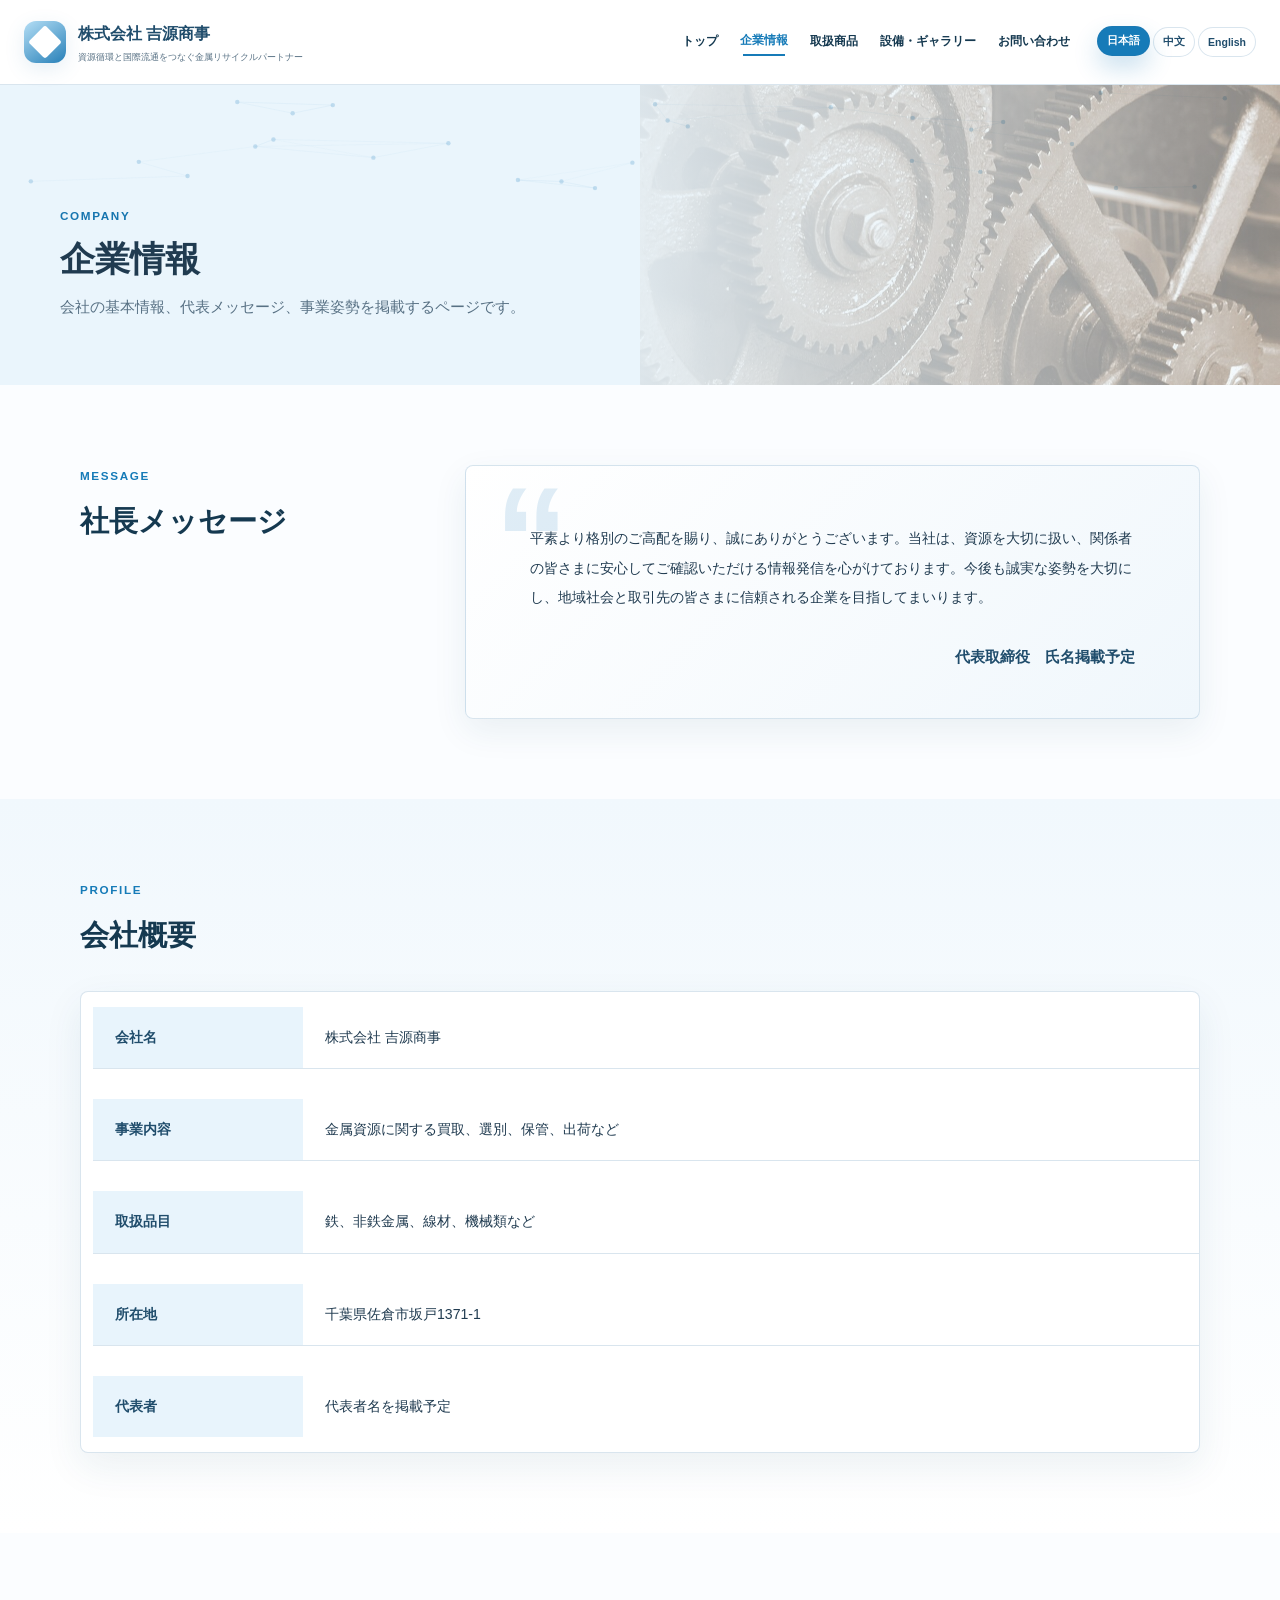
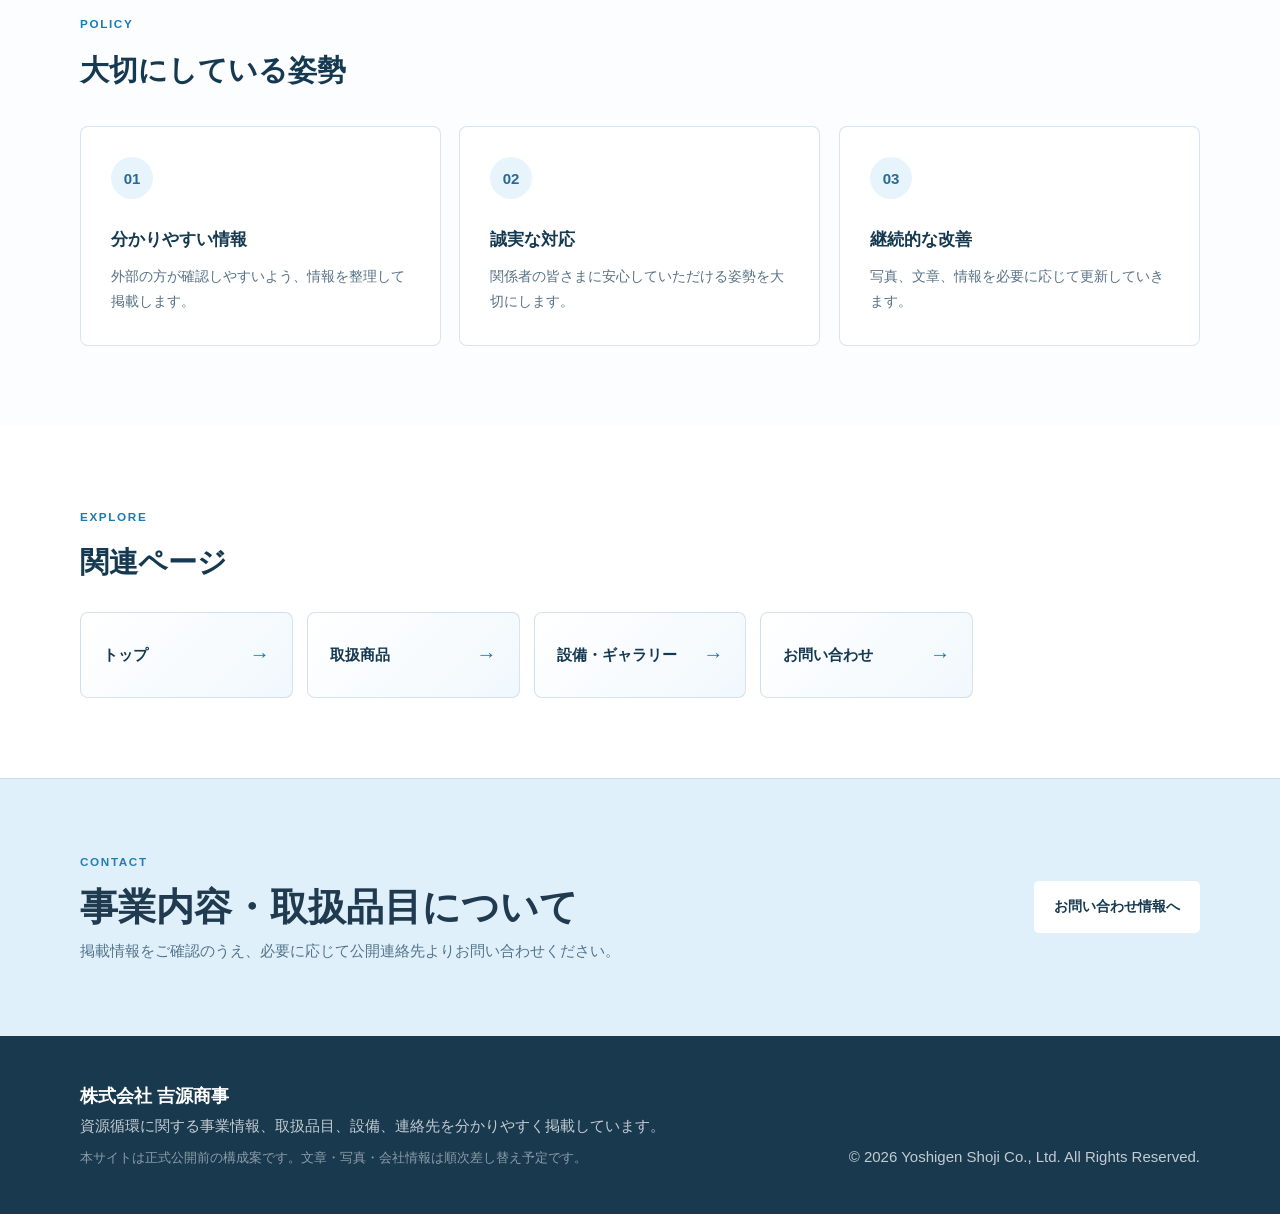
==== commit a86b4c03: "ニュース表示対応" ====
--- a/company.html
+++ b/company.html
@@ -20,7 +20,6 @@
 <a href="company.html" data-nav="company" data-i18n="common.nav.company">企業情報</a>
 <a href="products.html" data-nav="products" data-i18n="common.nav.products">取扱商品</a>
 <a href="facilities.html" data-nav="facilities" data-i18n="common.nav.facilities">設備・実例</a>
-<a href="gallery.html" data-nav="gallery" data-i18n="common.nav.gallery">ギャラリー</a>
 <a href="contact.html" data-nav="contact" data-i18n="common.nav.contact">お問い合わせ</a></nav>
         <div class="lang-switch" aria-label="Language switch">
             <button type="button" data-lang="ja">日本語</button>
@@ -55,7 +54,6 @@
         <div class="page-link-grid"><a class="page-link-card" href="index.html"><span data-i18n="common.nav.home"></span><b>→</b></a>
 <a class="page-link-card" href="products.html"><span data-i18n="common.nav.products"></span><b>→</b></a>
 <a class="page-link-card" href="facilities.html"><span data-i18n="common.nav.facilities"></span><b>→</b></a>
-<a class="page-link-card" href="gallery.html"><span data-i18n="common.nav.gallery"></span><b>→</b></a>
 <a class="page-link-card" href="contact.html"><span data-i18n="common.nav.contact"></span><b>→</b></a></div>
     </div>
 </section>
--- a/css/style.css
+++ b/css/style.css
@@ -1543,7 +1543,7 @@
 }
 
 .hero-copy h1 {
-    font-size: clamp(2.4rem, 3.7vw, 3.5rem);
+    font-size: 39px;
     line-height: 1.4;
     letter-spacing: 0.02em;
     text-shadow: none;
@@ -2035,4 +2035,187 @@
 
 .photo-credit-list a {
     text-decoration: underline;
-}+}
+
+/* News ticker: header直下で、JSONから読み込んだニュースを下から上へ流す。 */
+
+/* Canvas news ticker: square translucent card over the hero canvas area. */
+.news-vertical {
+    position: relative;
+    z-index: 6;
+}
+
+.news-vertical--canvas {
+    position: absolute;
+    right: 100px;
+    top: 150px;
+    width: 600px;
+    height: 155px;
+    padding: 22px 24px;
+    overflow: hidden;
+    color: var(--green-950);
+    background: rgba(237, 247, 254, 0.76);
+    border: 1px solid rgba(255, 255, 255, 0.72);
+    border-radius: 8px;
+    box-shadow: 0 24px 60px rgba(18, 46, 68, 0.24);
+    backdrop-filter: blur(18px);
+    opacity: 0.8;
+}
+
+.news-vertical__head {
+    display: flex;
+    align-items: center;
+    justify-content: space-between;
+    gap: 12px;
+    margin-bottom: 18px;
+    padding-bottom: 13px;
+    border-bottom: 1px solid rgba(18, 46, 68, 0.16);
+}
+
+.news-vertical__label {
+    display: inline-flex;
+    align-items: center;
+    min-height: 32px;
+    padding: 6px 15px;
+    background: var(--green-700);
+    color: var(--white);
+    border-radius: 2px;
+    font-size: 0.84rem;
+    font-weight: 800;
+    letter-spacing: 0.06em;
+    white-space: nowrap;
+}
+
+.news-vertical__sub {
+    color: rgba(18, 46, 68, 0.58);
+    font-size: 0.76rem;
+    font-weight: 900;
+    letter-spacing: 0.18em;
+}
+
+.news-vertical__viewport {
+    position: relative;
+    height: 145px;
+    overflow: hidden;
+}
+
+.news-vertical__list {
+    position: absolute;
+    top: 0;
+    left: 0;
+    width: 100%;
+    margin: 0;
+    padding: 0;
+    list-style: none;
+    animation: news-vertical-scroll var(--news-duration, 18s) linear infinite;
+}
+
+.news-vertical__list li {
+    display: flex;
+    align-items: flex-start;
+    min-height: 54px;
+    padding: 0 4px 0 18px;
+    color: var(--green-950);
+    font-size: 0.96rem;
+    font-weight: 700;
+    line-height: 1.55;
+    position: relative;
+}
+
+.news-vertical__list li::before {
+    content: "";
+    position: absolute;
+    left: 0;
+    top: 0.72em;
+    width: 7px;
+    height: 7px;
+    border-radius: 999px;
+    background: var(--green-600);
+}
+
+.news-vertical:hover .news-vertical__list {
+    animation-play-state: paused;
+}
+
+@keyframes news-vertical-scroll {
+    0% {
+        transform: translateY(150px);
+    }
+
+    100% {
+        transform: translateY(calc(-54px * var(--news-count, 4)));
+    }
+}
+
+@media (max-width: 1120px) {
+    .hero-copy {
+        max-width: min(660px, calc(100% - 390px));
+    }
+
+    .hero-copy h1 {
+        font-size: 32px;
+    }
+
+    .news-vertical--canvas {
+        right: 32px;
+        top: 108px;
+        width: min(360px, calc(100% - 64px));
+        height: 145px;
+    }
+}
+
+@media (max-width: 760px) {
+    .hero-copy {
+        max-width: 100%;
+    }
+
+    .hero-slide {
+        min-height: 0;
+    }
+
+    .news-vertical--canvas {
+        position: relative;
+        right: auto;
+        top: auto;
+        width: calc(100% - 40px);
+        height: 145px;
+        margin: 22px auto 0;
+        padding: 17px 18px;
+    }
+
+    .news-vertical__head {
+        margin-bottom: 13px;
+        padding-bottom: 10px;
+    }
+
+    .news-vertical__label {
+        min-height: 29px;
+        padding: 5px 11px;
+        font-size: 0.75rem;
+    }
+
+    .news-vertical__sub {
+        font-size: 0.68rem;
+    }
+
+    .news-vertical__viewport {
+        height: 116px;
+    }
+
+    .news-vertical__list li {
+        min-height: 44px;
+        font-size: 0.84rem;
+        line-height: 1.5;
+    }
+
+    @keyframes news-vertical-scroll {
+        0% {
+            transform: translateY(116px);
+        }
+
+        100% {
+            transform: translateY(calc(-44px * var(--news-count, 4)));
+        }
+    }
+}
+
